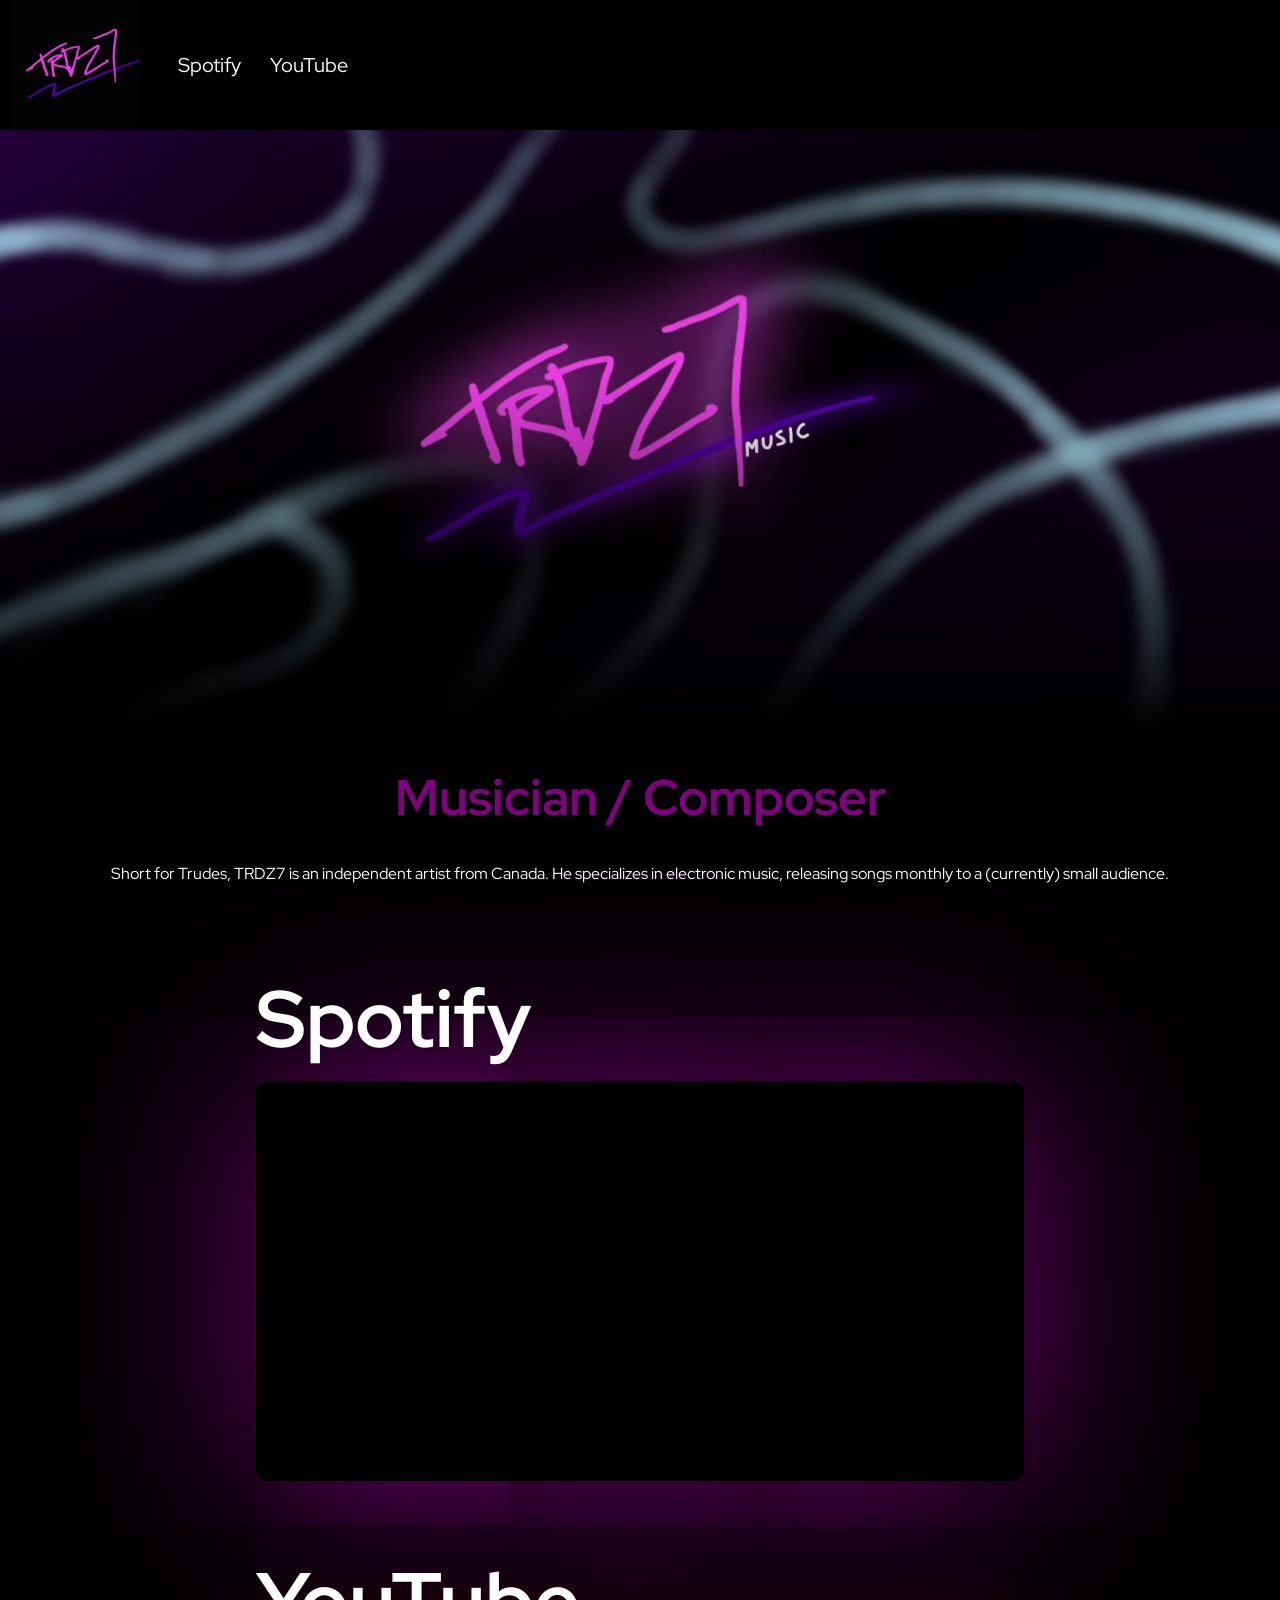
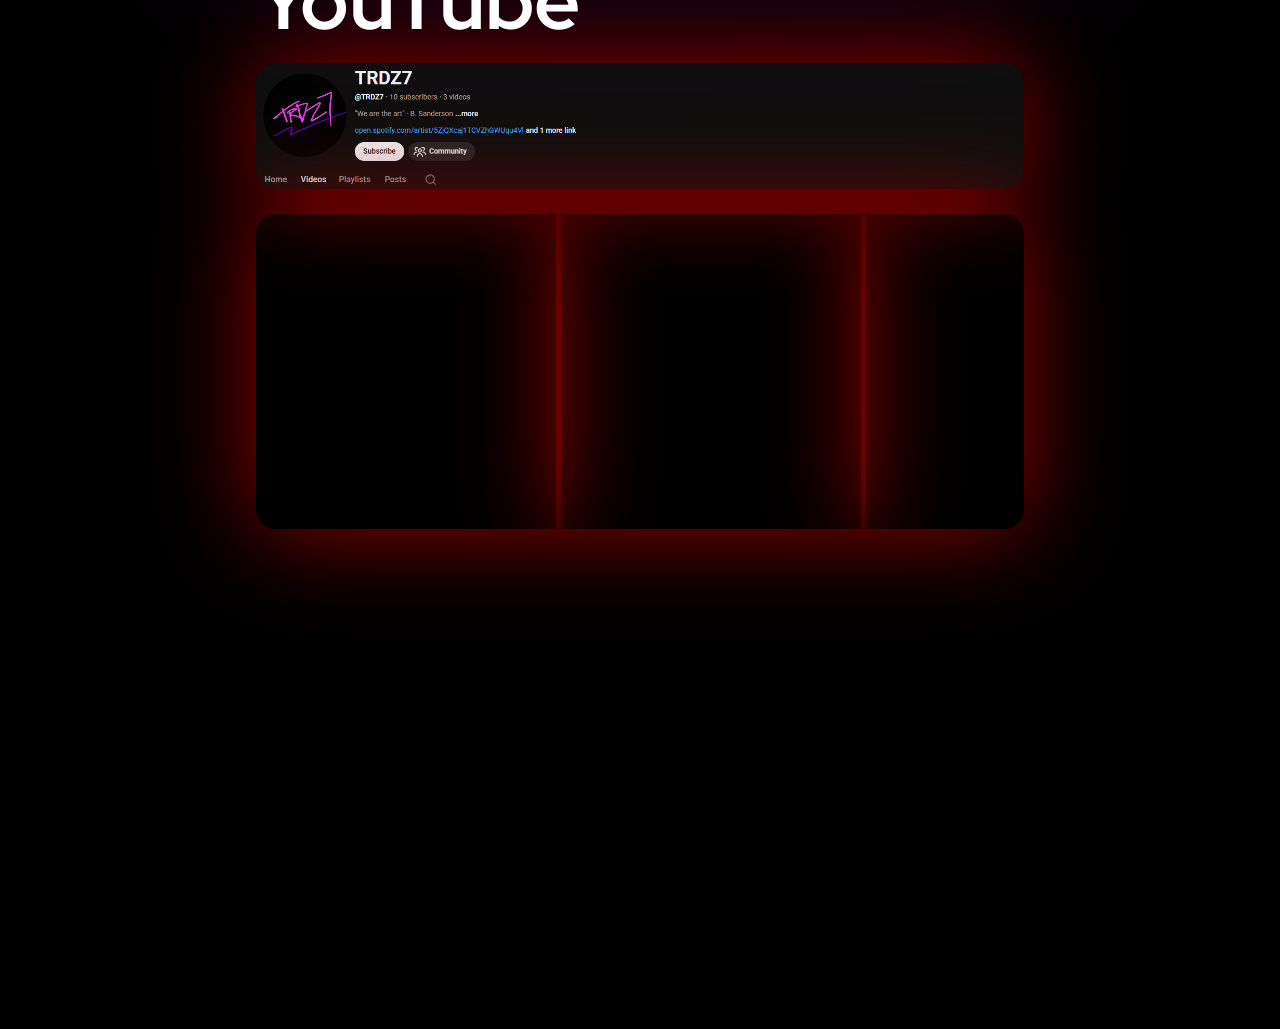
==== index.html @ 4448fd15 "Add files via upload" ====
<!DOCTYPE html>

<head>
	<title>TRDZ7 Music</title>
	<link rel="icon" type="image/jpg" href="favicon.jpg">
	<link rel="stylesheet" href="styles.css">

	<link rel="preconnect" href="https://fonts.googleapis.com">
	<link rel="preconnect" href="https://fonts.gstatic.com" crossorigin>
	<link href="https://fonts.googleapis.com/css2?family=Red+Hat+Display:ital,wght@0,300..900;1,300..900&display=swap" rel="stylesheet">
</head>

<header>
	<nav>
		<img src="favicon.jpg" id="navimage">
		<div class="links">
			<a href="#Spotify-section">Spotify</a>
			<a href="#YouTube-section">YouTube</a>
		</div>
	</nav>
</header>

<body>
	<div class="h-image-container">
		<img src="WhatsApp Image 2025-10-15 at 16.06.20.jpg">
	</div>
	<h1 id="Desc1"><b>Musician / Composer</b></h1>
	<p id="Desc2">
		Short for Trudes, TRDZ7 is an independent artist from Canada. He specializes in electronic music, releasing songs monthly to a (currently) small audience.  
	</p>

	<section class="Spotify-section" id="Spotify-section">
		<div class="Spotify">
			<h2>Spotify</h2>
			<iframe data-testid="embed-iframe" style="border-radius:12px" src="https://open.spotify.com/embed/artist/5ZjQXcaj1TCVZhGWUqu4Vl?utm_source=generator" width="60%" height="400" frameBorder="0" allowfullscreen="" allow="autoplay; clipboard-write; encrypted-media; fullscreen; picture-in-picture" loading="lazy"></iframe>
		</div>
	</section>

	<section class="YouTube-section" id="YouTube-section">
		<div class="YouTube">
			<h2>YouTube</h2>
			<a href="https://youtube.com/@TRDZ7">
				<img src="Screenshot 2026-03-08 115113.png" >
			</a>

			<section class="Videos">
				<iframe id="ytiframe1" height="315" src="https://www.youtube.com/embed/391mZtQwIkU?si=nep7-VAOSgAdj1ZX" title="YouTube video player" frameborder="0" allow="accelerometer; autoplay; clipboard-write; encrypted-media; gyroscope; picture-in-picture; web-share" referrerpolicy="strict-origin-when-cross-origin" allowfullscreen></iframe>
				<iframe id="ytiframe2" height="315" src="https://www.youtube.com/embed/qSqDNeqdq3A?si=OnRziIXJjwLmCU13" title="YouTube video player" frameborder="0" allow="accelerometer; autoplay; clipboard-write; encrypted-media; gyroscope; picture-in-picture; web-share" referrerpolicy="strict-origin-when-cross-origin" allowfullscreen></iframe>
				<iframe id="ytiframe3" height="315" src="https://www.youtube.com/embed/IltIt0QHzwI?si=ziEnVGoQRaRyZ6Zz&amp;controls=0" title="YouTube video player" frameborder="0" allow="accelerometer; autoplay; clipboard-write; encrypted-media; gyroscope; picture-in-picture; web-share" referrerpolicy="strict-origin-when-cross-origin" allowfullscreen></iframe>
			</section>
		</div>
	</section>
	
</body>

</html>
---- styles.css ----
html{
	scroll-behavior: smooth;
}

header{

	position: sticky;
	top: 0;
	z-index: 1000;

}

nav{
	padding: 0px;
	display: flex;
	align-items: center;
	z-index: 1000;
	background: black;

	#navimage{
		width: 130px;
		height: 130px;
		margin-left: 10px;
	}
	.links{
		display: flex;
		gap: 20%;
		margin-left: 3%;
	}
	a{
		color: white;
		font-size: 20px;
		text-decoration: none;
	}
}

h1{
	font-size: 50px;
	color: purple;
}

body{
	background-color: black;
	margin: 0px;
	font-family: "Red Hat Display", sans-serif;

	.Spotify{
		display: flex;
		flex-direction: column;
		iframe{;
			box-shadow: 0px 0px 200px purple;
			margin-left: 20%;
			z-index: 1;
		}
		h2{
			font-size: 80px;
			color: white;
			margin-left: 20%;
			margin-bottom: 10px;
			z-index: 2;
		}
	}
	.YouTube{
		display: flex;
		flex-direction: column;
		h2{
			font-size: 80px;
			color: white;
			margin-left: 20%;
			margin-bottom: 10px;
			z-index: 2;
		}
		img{
			width: 60%;
			margin-left: 20%;
			margin-bottom: 20px;
			box-shadow: 0px 0px 100px rgba(150, 0, 0, 50);
			border-radius: 20px;
			overflow: hidden;
		}
		.Videos{
			Margin-left: 20%;
			Margin-bottom: 500px;
			border-radius: 20px;
			overflow: hidden;
			width: 60%;

			display: flex;
			gap: 5px;

			box-shadow: 0px 0px 100px rgba(150, 0, 0, 50);

			iframe{
				flex: 1;
				box-shadow: 0px 0px 100px rgba(150, 0, 0, 50);
			}
			#ytiframe1{
				z-index: 1;
			}
			#ytiframe2{
				z-index: 3;
			}
			#ytiframe3{
				z-index: 2;
			}
		}
	}
	
}

#Desc1{
	color: purple;
	text-align: center;
}
#Desc2{
	color: white;
	text-align: center;
}

.h-image-container{
	position: relative;
	width: 100%;
	height: 600px;
}

.h-image-container img{
	width: 100%;
	display: block;
	height: 600px;
	object-fit: cover;
}

.h-image-container::after{
	content: "";
	position: absolute;
	bottom: 0;
	width: 100%;
	height: 350px;

	background: linear-gradient(
		to bottom,
		rgba(0, 0, 0, 0),
		rgba(0, 0, 0, 1));
}

.red-hat-display-font {
	font-family: "Red Hat Display", sans-serif;
	font-optical-sizing: auto;
	font-weight: 500;
	font-style: normal;
}
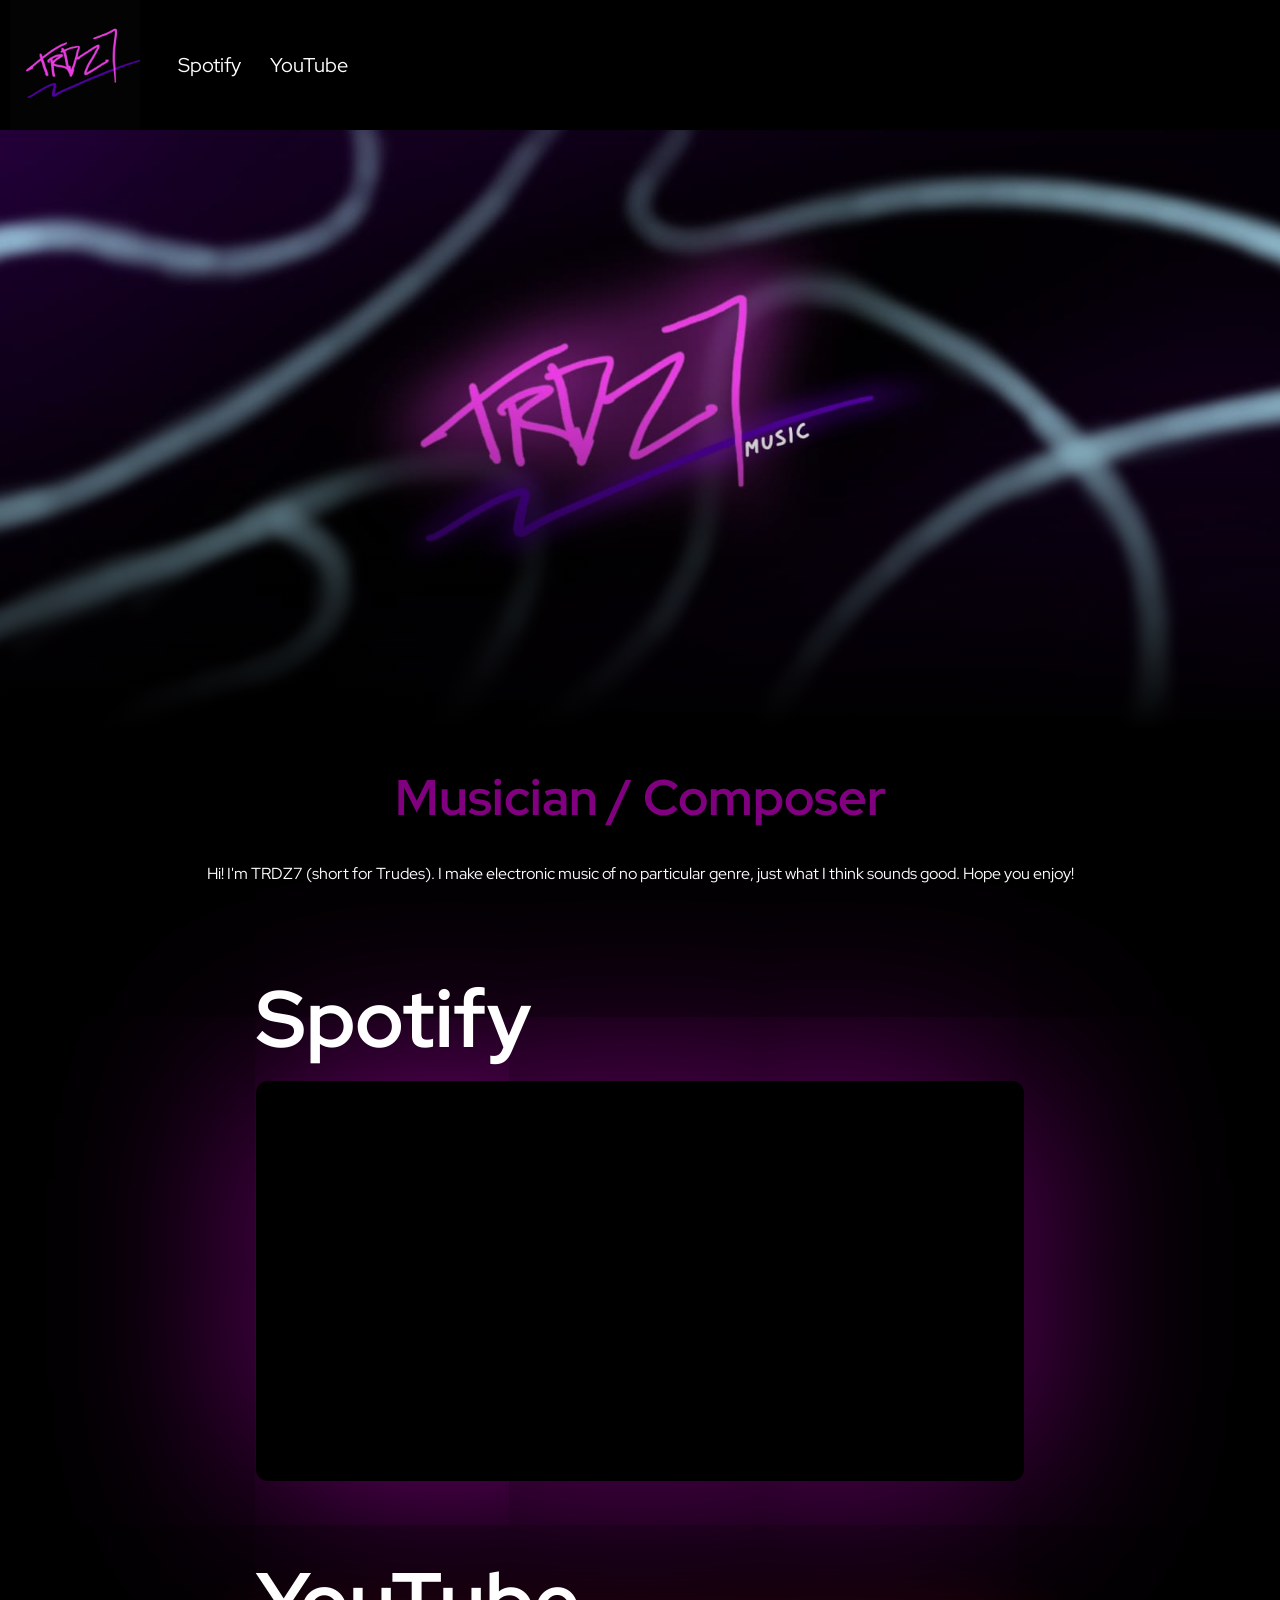
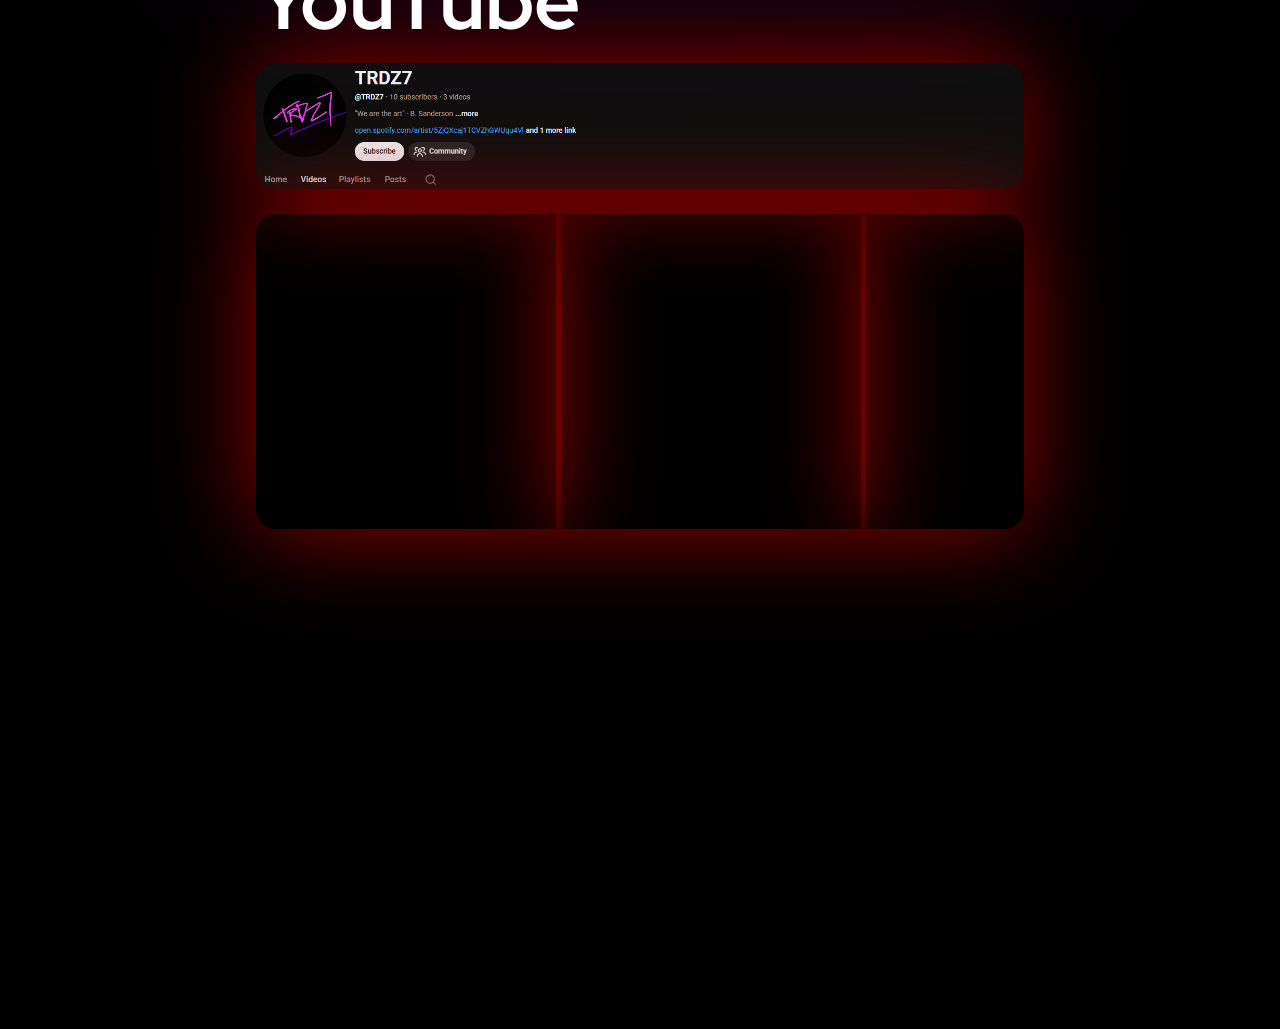
==== commit 8bc1a1a0: "Revise musician bio and clean up HTML structure Updated musician description and fixed HTML formatti" ====
--- a/index.html
+++ b/index.html
@@ -26,7 +26,7 @@
 	</div>
 	<h1 id="Desc1"><b>Musician / Composer</b></h1>
 	<p id="Desc2">
-		Short for Trudes, TRDZ7 is an independent artist from Canada. He specializes in electronic music, releasing songs monthly to a (currently) small audience.  
+		Hi! I'm TRDZ7 (short for Trudes). I make electronic music of no particular genre, just what I think sounds good. Hope you enjoy!  
 	</p>
 
 	<section class="Spotify-section" id="Spotify-section">
@@ -53,4 +53,4 @@
 	
 </body>
 
-</html>+</html>
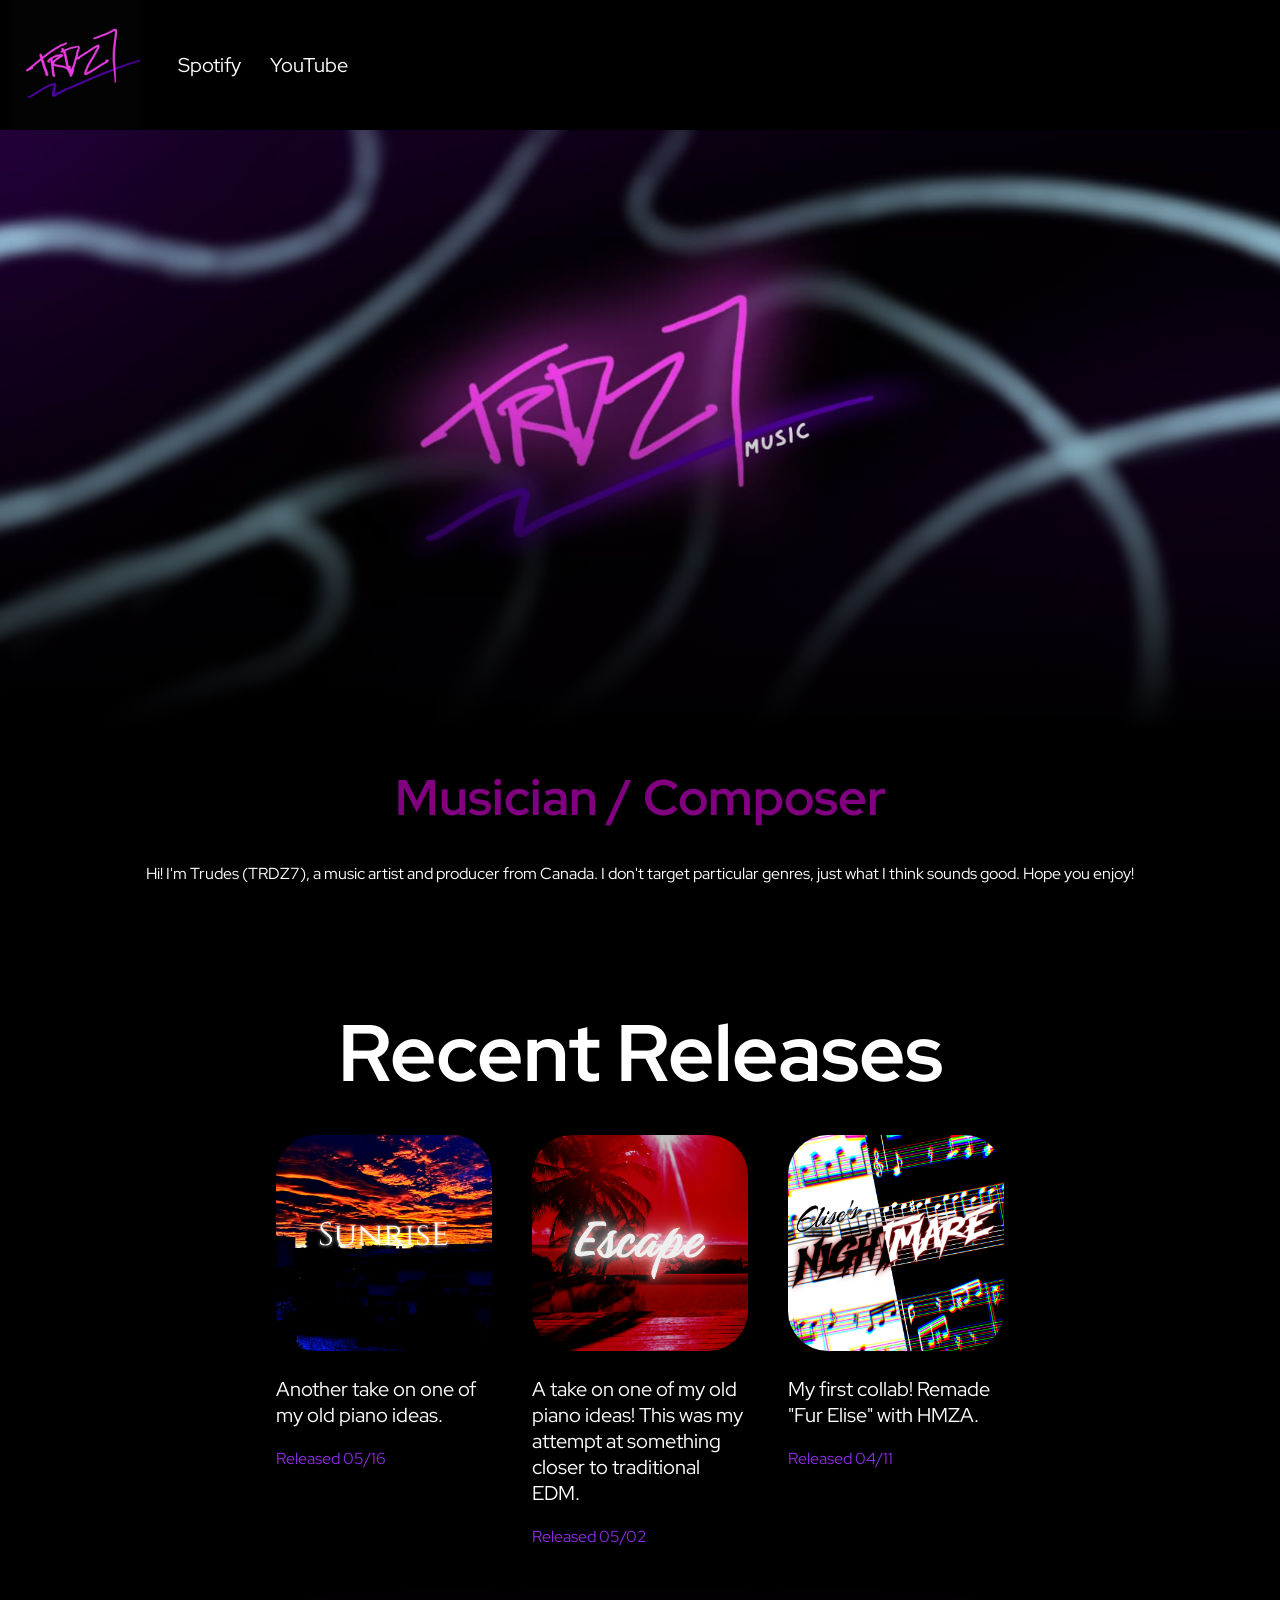
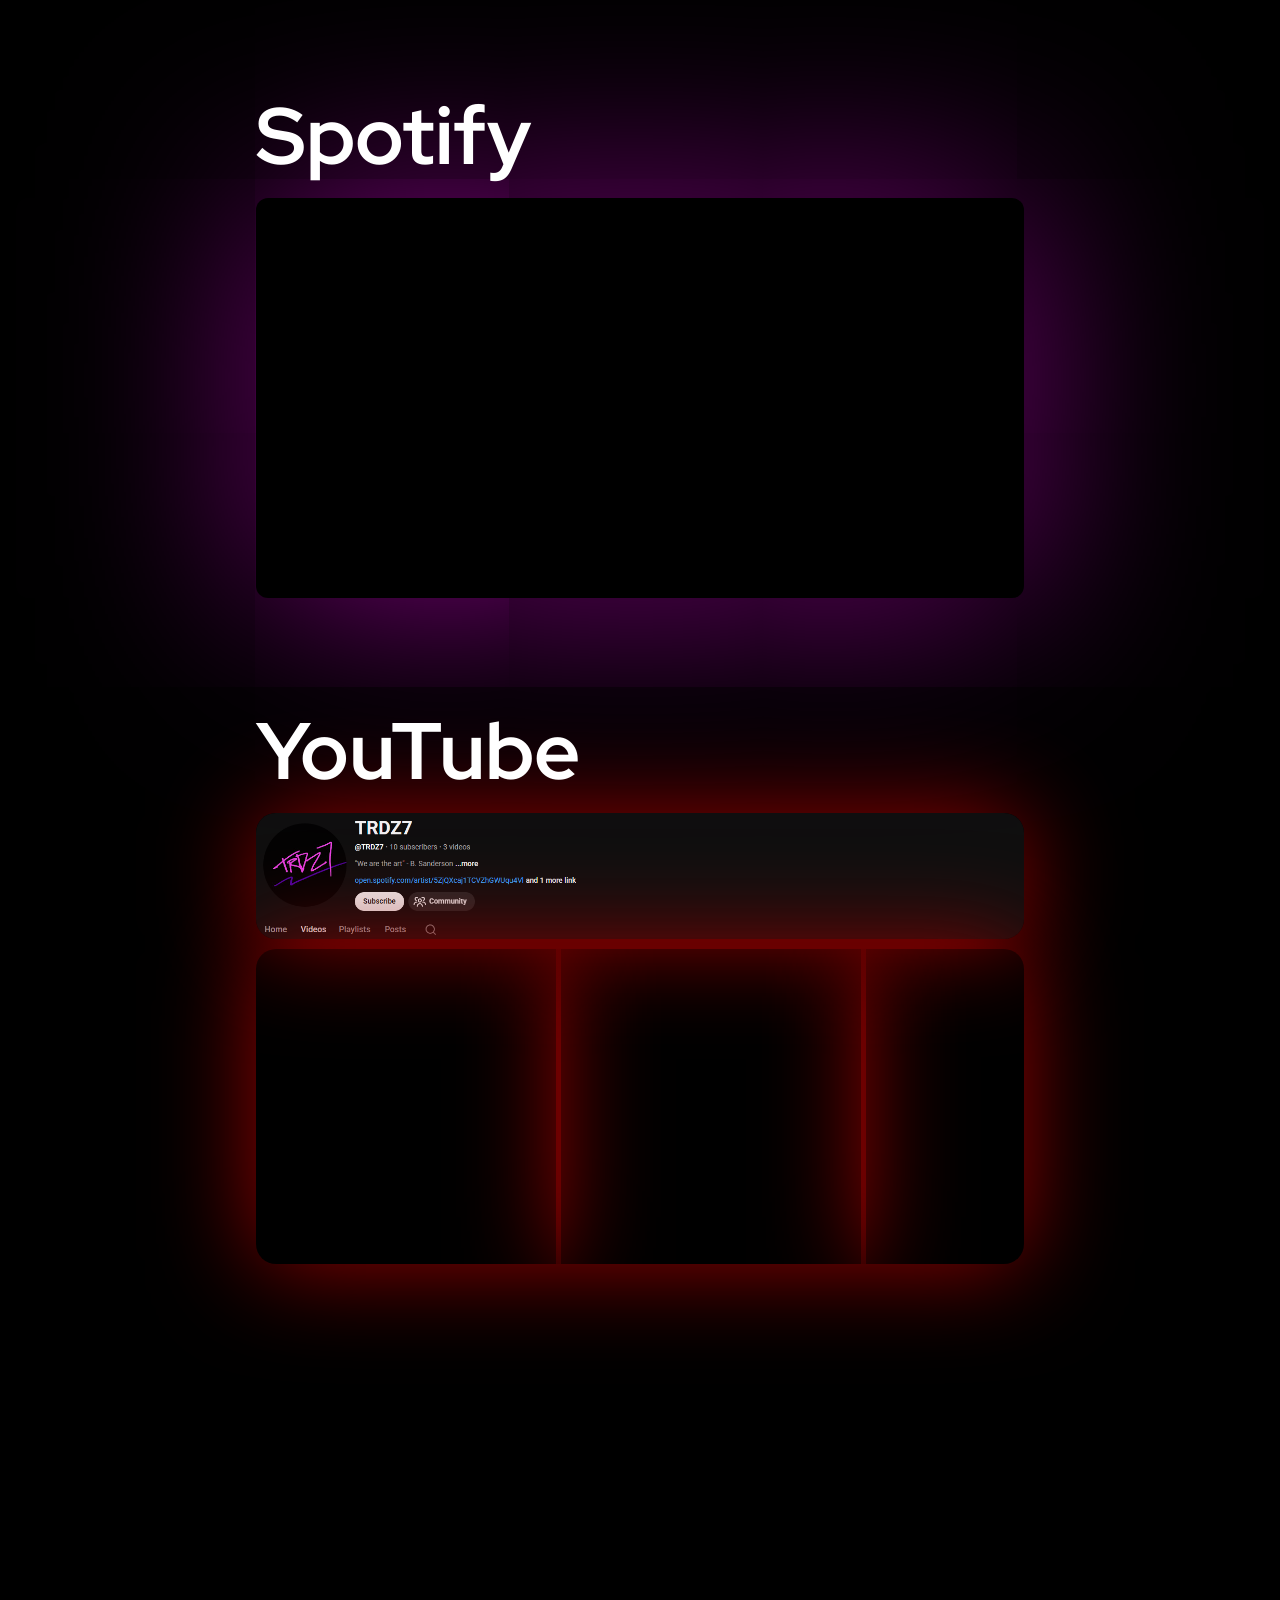
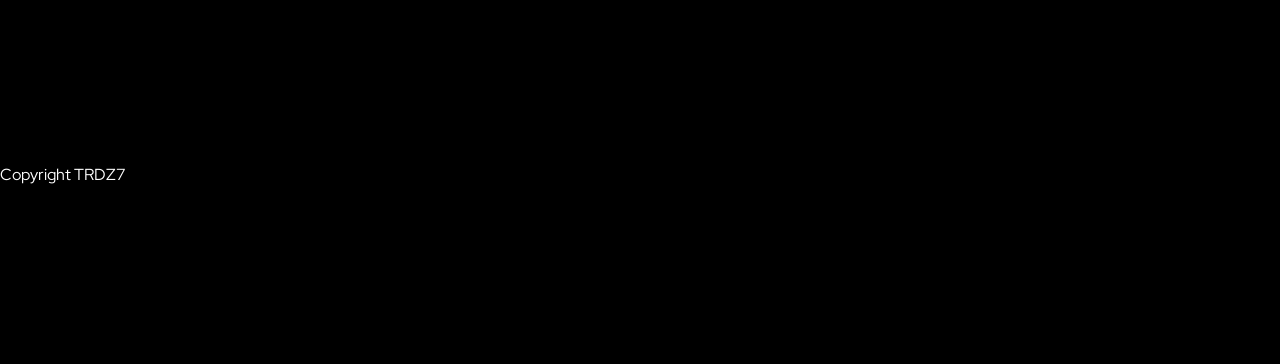
==== commit f43a5281: "Add files via upload" ====
--- a/index.html
+++ b/index.html
@@ -26,8 +26,30 @@
 	</div>
 	<h1 id="Desc1"><b>Musician / Composer</b></h1>
 	<p id="Desc2">
-		Hi! I'm TRDZ7 (short for Trudes). I make electronic music of no particular genre, just what I think sounds good. Hope you enjoy!  
+		Hi! I'm Trudes (TRDZ7), a music artist and producer from Canada. I don't target particular genres, just what I think sounds good. Hope you enjoy!
 	</p>
+
+	<section class="release-section" id="release-section">
+		<div class="releases">
+			<h2>Recent Releases</h2>
+			<div id="releases-1">
+				<div id="release-1">
+					<img src="Sunrise1-1.png">
+					<p id=r1desc0>Another take on one of my old piano ideas. </p>
+					<p id=r1desc1>Released 05/16</p>
+				</div>
+				<div id="release-2">
+					<img src="Escape1-1.png">
+					<p id=r2desc0>A take on one of my old piano ideas! This was my attempt at something closer to traditional EDM. </p>
+					<p id=r2desc1>Released 05/02</p>
+				</div>
+				<div id="release-3">
+					<img src="ElisesNightmare1-1.png">
+					<p id=r3desc0>My first collab! Remade "Fur Elise" with HMZA. </p>
+					<p id=r3desc1>Released 04/11</p>
+				</div>
+			</div>
+	</section>
 
 	<section class="Spotify-section" id="Spotify-section">
 		<div class="Spotify">
@@ -44,13 +66,16 @@
 			</a>
 
 			<section class="Videos">
-				<iframe id="ytiframe1" height="315" src="https://www.youtube.com/embed/391mZtQwIkU?si=nep7-VAOSgAdj1ZX" title="YouTube video player" frameborder="0" allow="accelerometer; autoplay; clipboard-write; encrypted-media; gyroscope; picture-in-picture; web-share" referrerpolicy="strict-origin-when-cross-origin" allowfullscreen></iframe>
-				<iframe id="ytiframe2" height="315" src="https://www.youtube.com/embed/qSqDNeqdq3A?si=OnRziIXJjwLmCU13" title="YouTube video player" frameborder="0" allow="accelerometer; autoplay; clipboard-write; encrypted-media; gyroscope; picture-in-picture; web-share" referrerpolicy="strict-origin-when-cross-origin" allowfullscreen></iframe>
+				<iframe id="ytiframe1" height="315" src="https://www.youtube.com/embed/WW7R3R9A-WY?si=tNtN7C8W7lqPvYo7" title="YouTube video player" frameborder="0" allow="accelerometer; autoplay; clipboard-write; encrypted-media; gyroscope; picture-in-picture; web-share" referrerpolicy="strict-origin-when-cross-origin" allowfullscreen></iframe>
+				<iframe id="ytiframe2" height="315" src="https://www.youtube.com/embed/koN2__eYuHs?si=IfzlktAmYdT3FU0D" title="YouTube video player" frameborder="0" allow="accelerometer; autoplay; clipboard-write; encrypted-media; gyroscope; picture-in-picture; web-share" referrerpolicy="strict-origin-when-cross-origin" allowfullscreen></iframe>
 				<iframe id="ytiframe3" height="315" src="https://www.youtube.com/embed/IltIt0QHzwI?si=ziEnVGoQRaRyZ6Zz&amp;controls=0" title="YouTube video player" frameborder="0" allow="accelerometer; autoplay; clipboard-write; encrypted-media; gyroscope; picture-in-picture; web-share" referrerpolicy="strict-origin-when-cross-origin" allowfullscreen></iframe>
 			</section>
 		</div>
 	</section>
+
+
+<footer>Copyright TRDZ7</footer>
 	
 </body>
 
-</html>
+</html>
--- a/styles.css
+++ b/styles.css
@@ -1,3 +1,7 @@
+* {
+	box-sizing: border-box;
+}
+
 html{
 	scroll-behavior: smooth;
 }
@@ -44,6 +48,79 @@
 	margin: 0px;
 	font-family: "Red Hat Display", sans-serif;
 
+
+/*RELEASES*/
+	.releases{
+		display: flex;
+		flex-direction: column;
+		align-items: center;
+		margin: 0 auto;
+		width: 60%;
+		h2{
+			font-size: 80px;
+			color: white;
+			margin-bottom: 10px;
+			margin-top: 100px;
+		}
+		#releases-1{
+			display: flex;
+			flex-direction: row;
+			width: 100%;
+			#release-1{
+				padding: 20px;
+				align-items: center;
+
+				img{
+					border-radius: 40px;
+					width: 100%;
+					min-width: 0;
+				}
+				#r1desc0{
+					color: white;
+					font-size: 20px;
+				}
+				#r1desc1{
+					color: blueviolet;
+				}	
+			}
+			#release-2{
+				padding: 20px;
+				align-items: center;
+				img{
+					border-radius: 40px;
+					width: 100%;
+					min-width: 0;
+				}
+				#r2desc0{
+					color: white;
+					font-size: 20px;
+				}
+				#r2desc1{
+					color: blueviolet;
+				}	
+			}
+			#release-3{
+				padding: 20px;
+				align-items: center;
+				img{
+					border-radius: 40px;
+					width: 100%;
+					min-width: 0;
+				}
+				#r3desc0{
+					color: white;
+					font-size: 20px;
+				}
+				#r3desc1{
+					color: blueviolet;
+				}	
+			}
+			#release-1,#release-2,#release-3{
+				flex: 1;
+			}
+		}
+	}
+
 	.Spotify{
 		display: flex;
 		flex-direction: column;
@@ -58,6 +135,7 @@
 			margin-left: 20%;
 			margin-bottom: 10px;
 			z-index: 2;
+			margin-top: 100px;
 		}
 	}
 	.YouTube{
@@ -69,14 +147,16 @@
 			margin-left: 20%;
 			margin-bottom: 10px;
 			z-index: 2;
+			margin-top: 100px;
 		}
 		img{
 			width: 60%;
 			margin-left: 20%;
-			margin-bottom: 20px;
+			margin-bottom: 5px;
 			box-shadow: 0px 0px 100px rgba(150, 0, 0, 50);
 			border-radius: 20px;
 			overflow: hidden;
+			z-index: 5;
 		}
 		.Videos{
 			Margin-left: 20%;
@@ -149,3 +229,8 @@
 	font-weight: 500;
 	font-style: normal;
 }
+
+footer{
+	height: 200px;
+	color: white;
+}
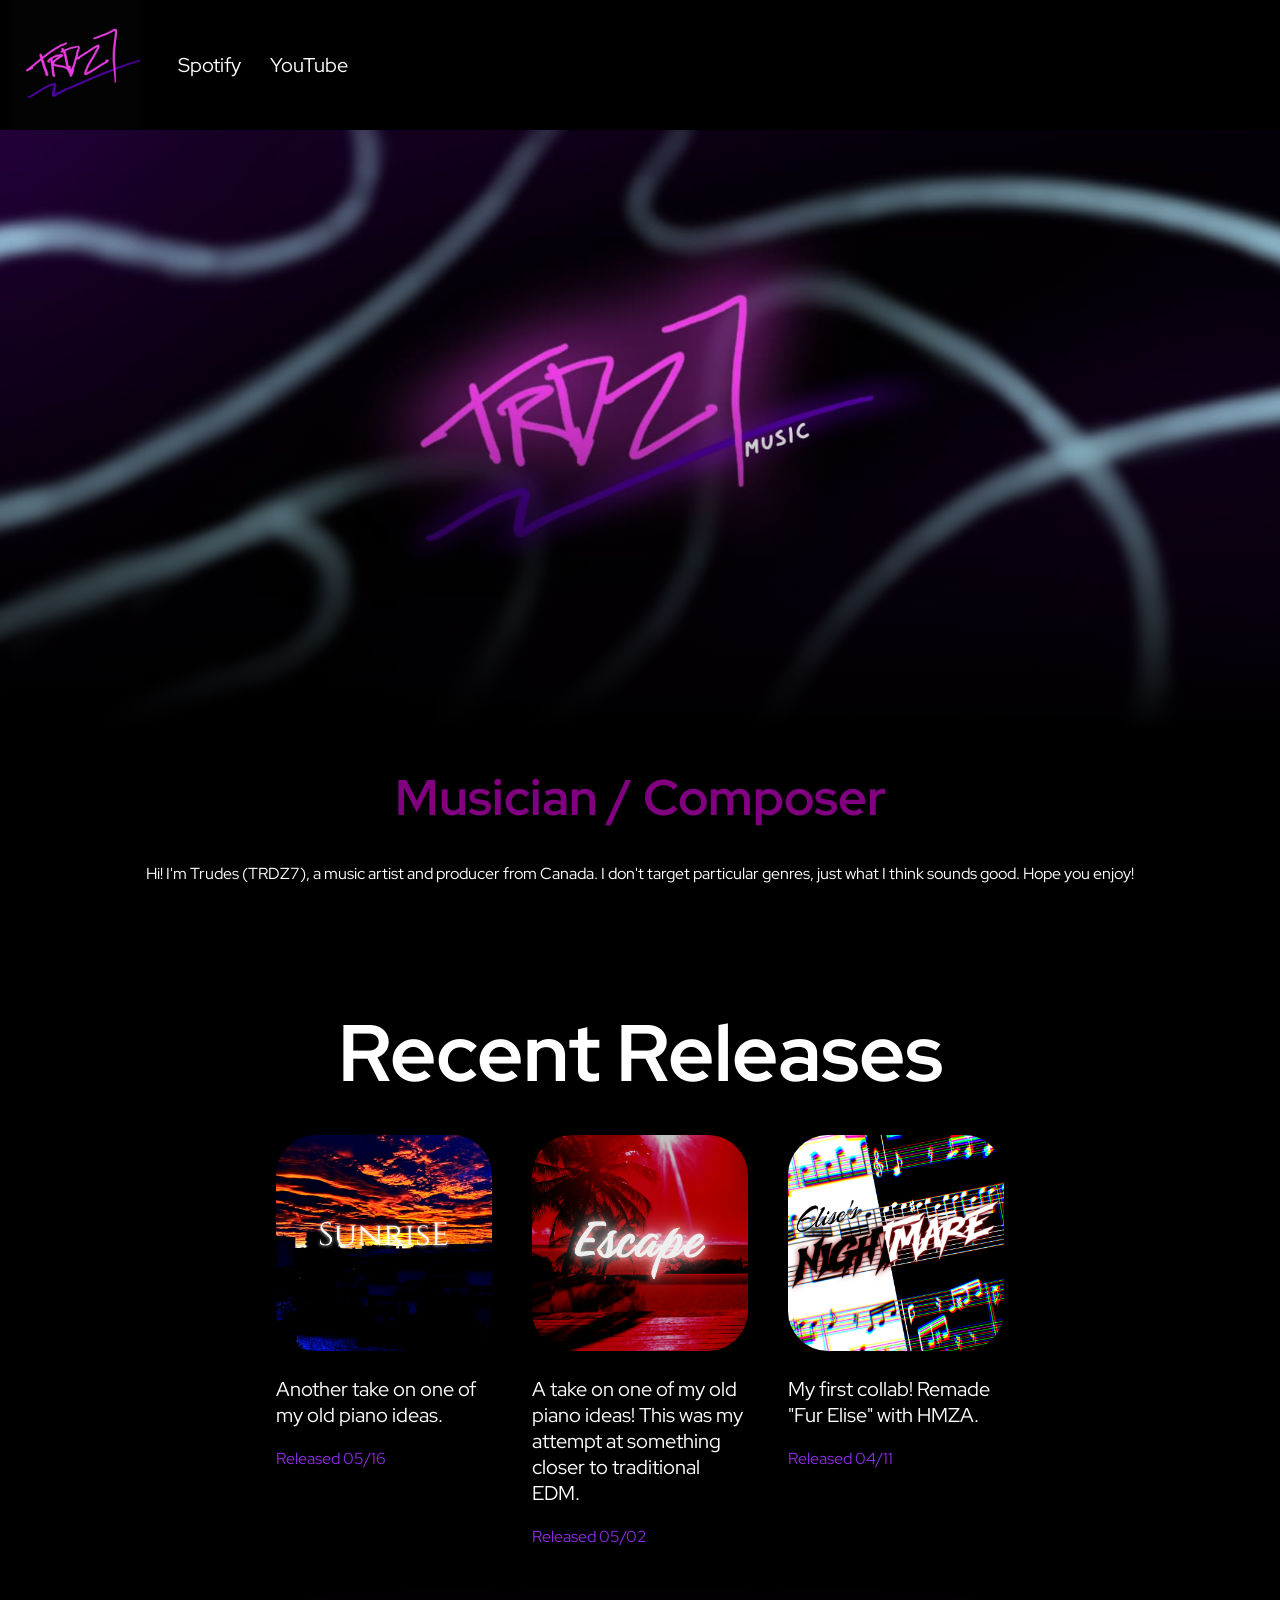
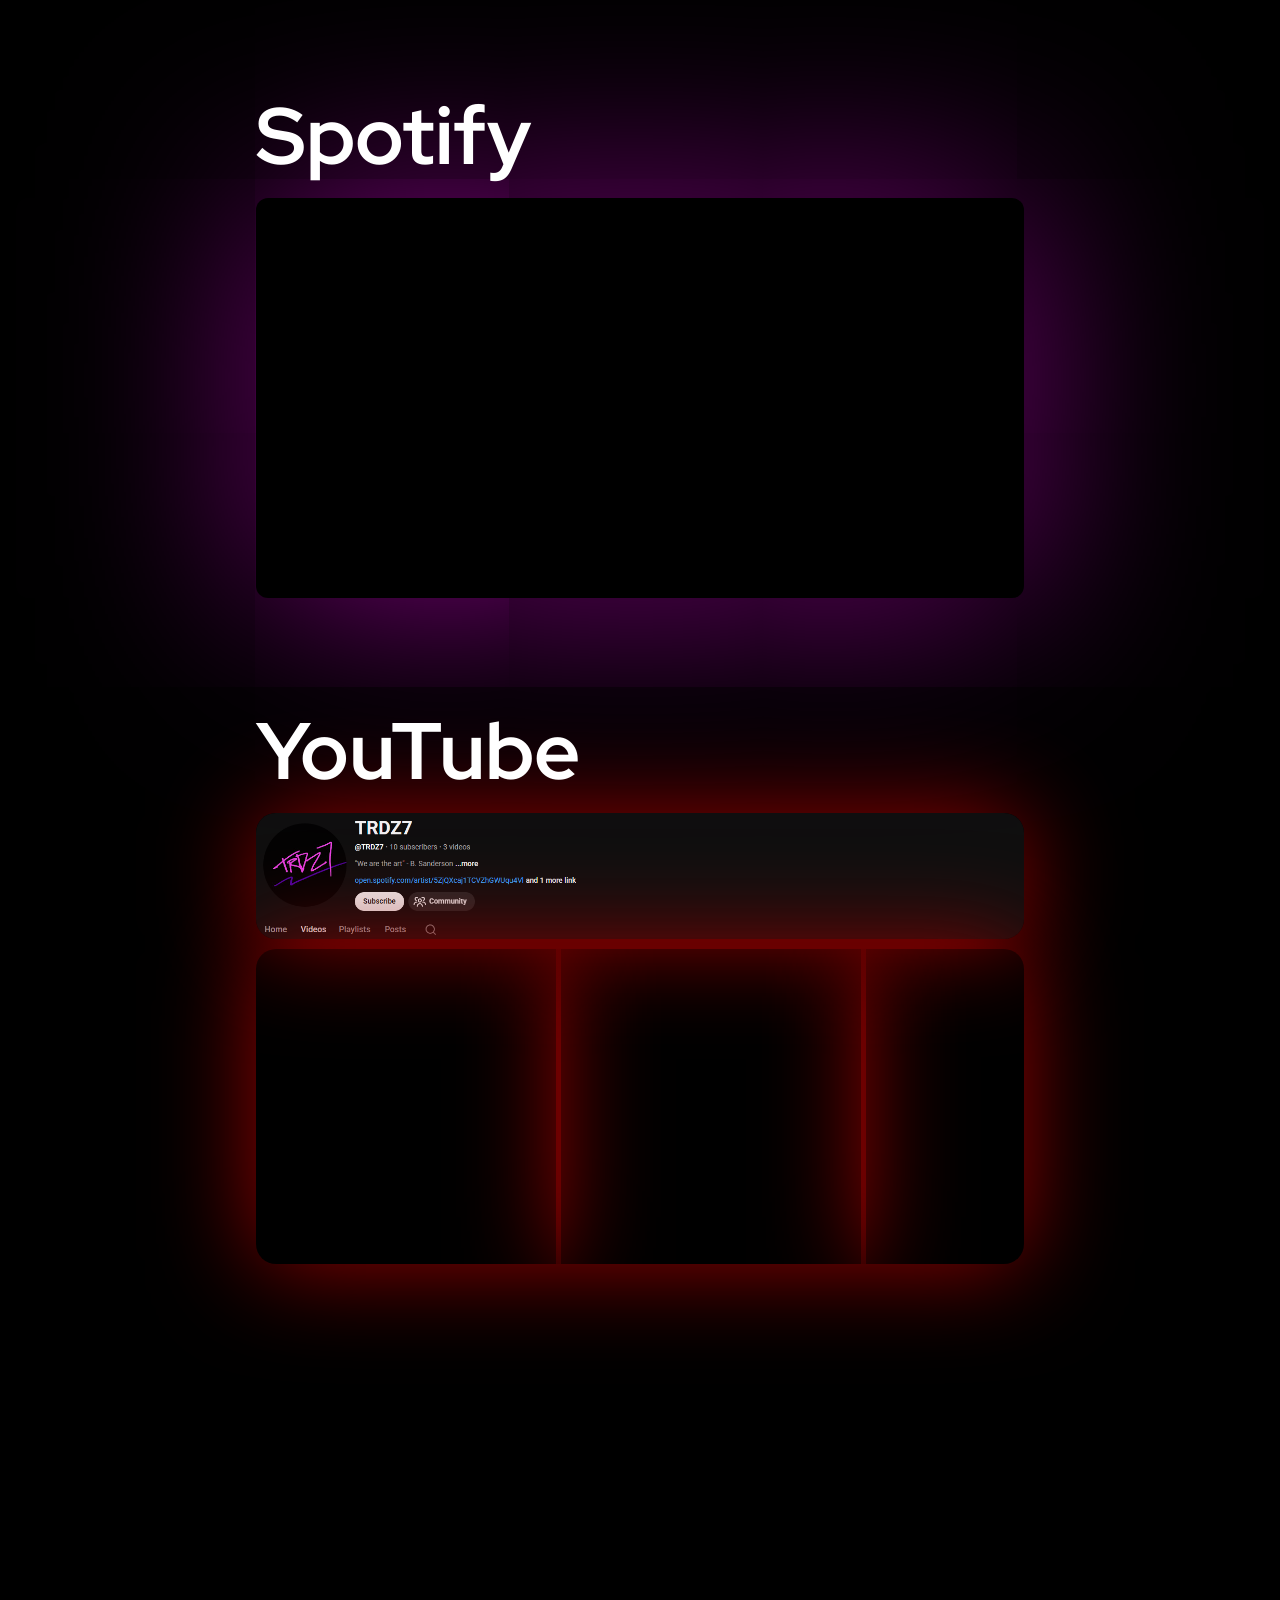
==== commit 163c2e94: "Revise index.html for TRDZ7 Music site Updated the HTML structure and content for the TRDZ7 Music we" ====
--- a/index.html
+++ b/index.html
@@ -74,8 +74,8 @@
 	</section>
 
 
-<footer>Copyright TRDZ7</footer>
+<footer></footer>
 	
 </body>
 
-</html>+</html>
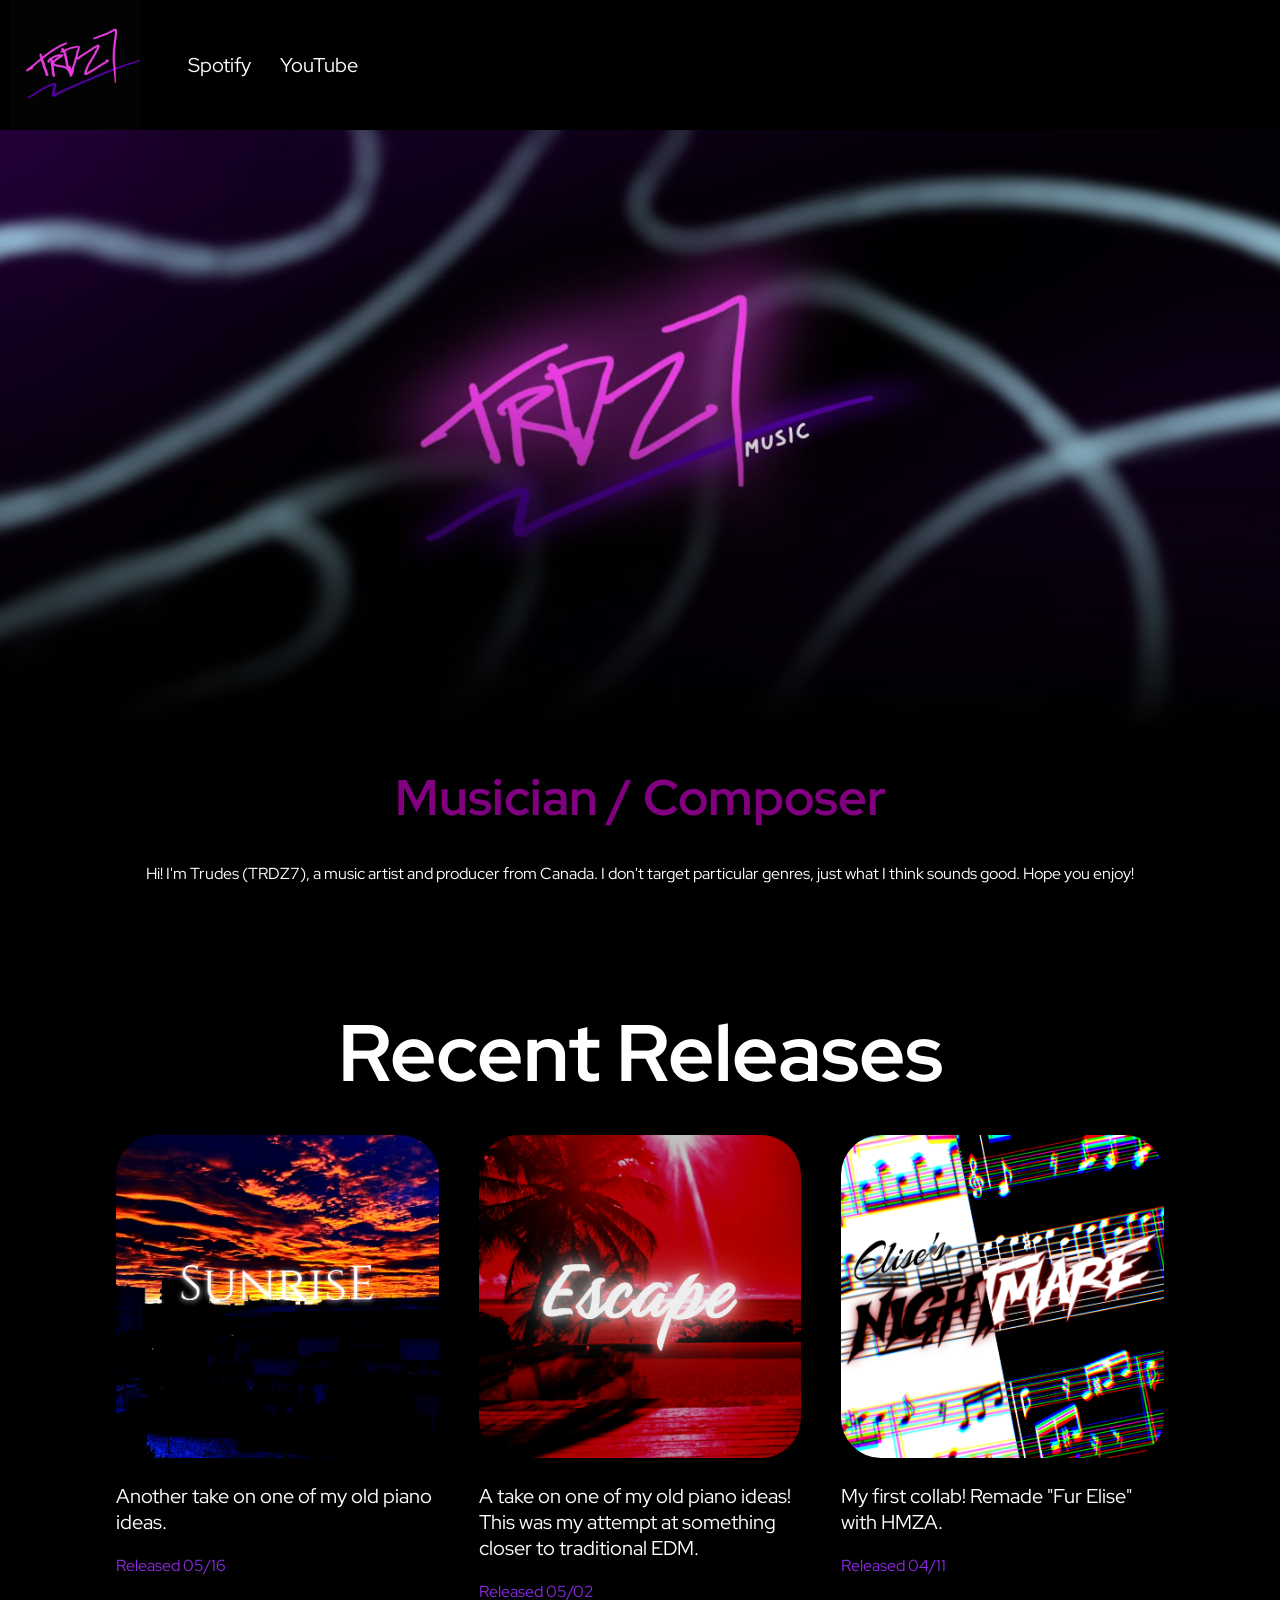
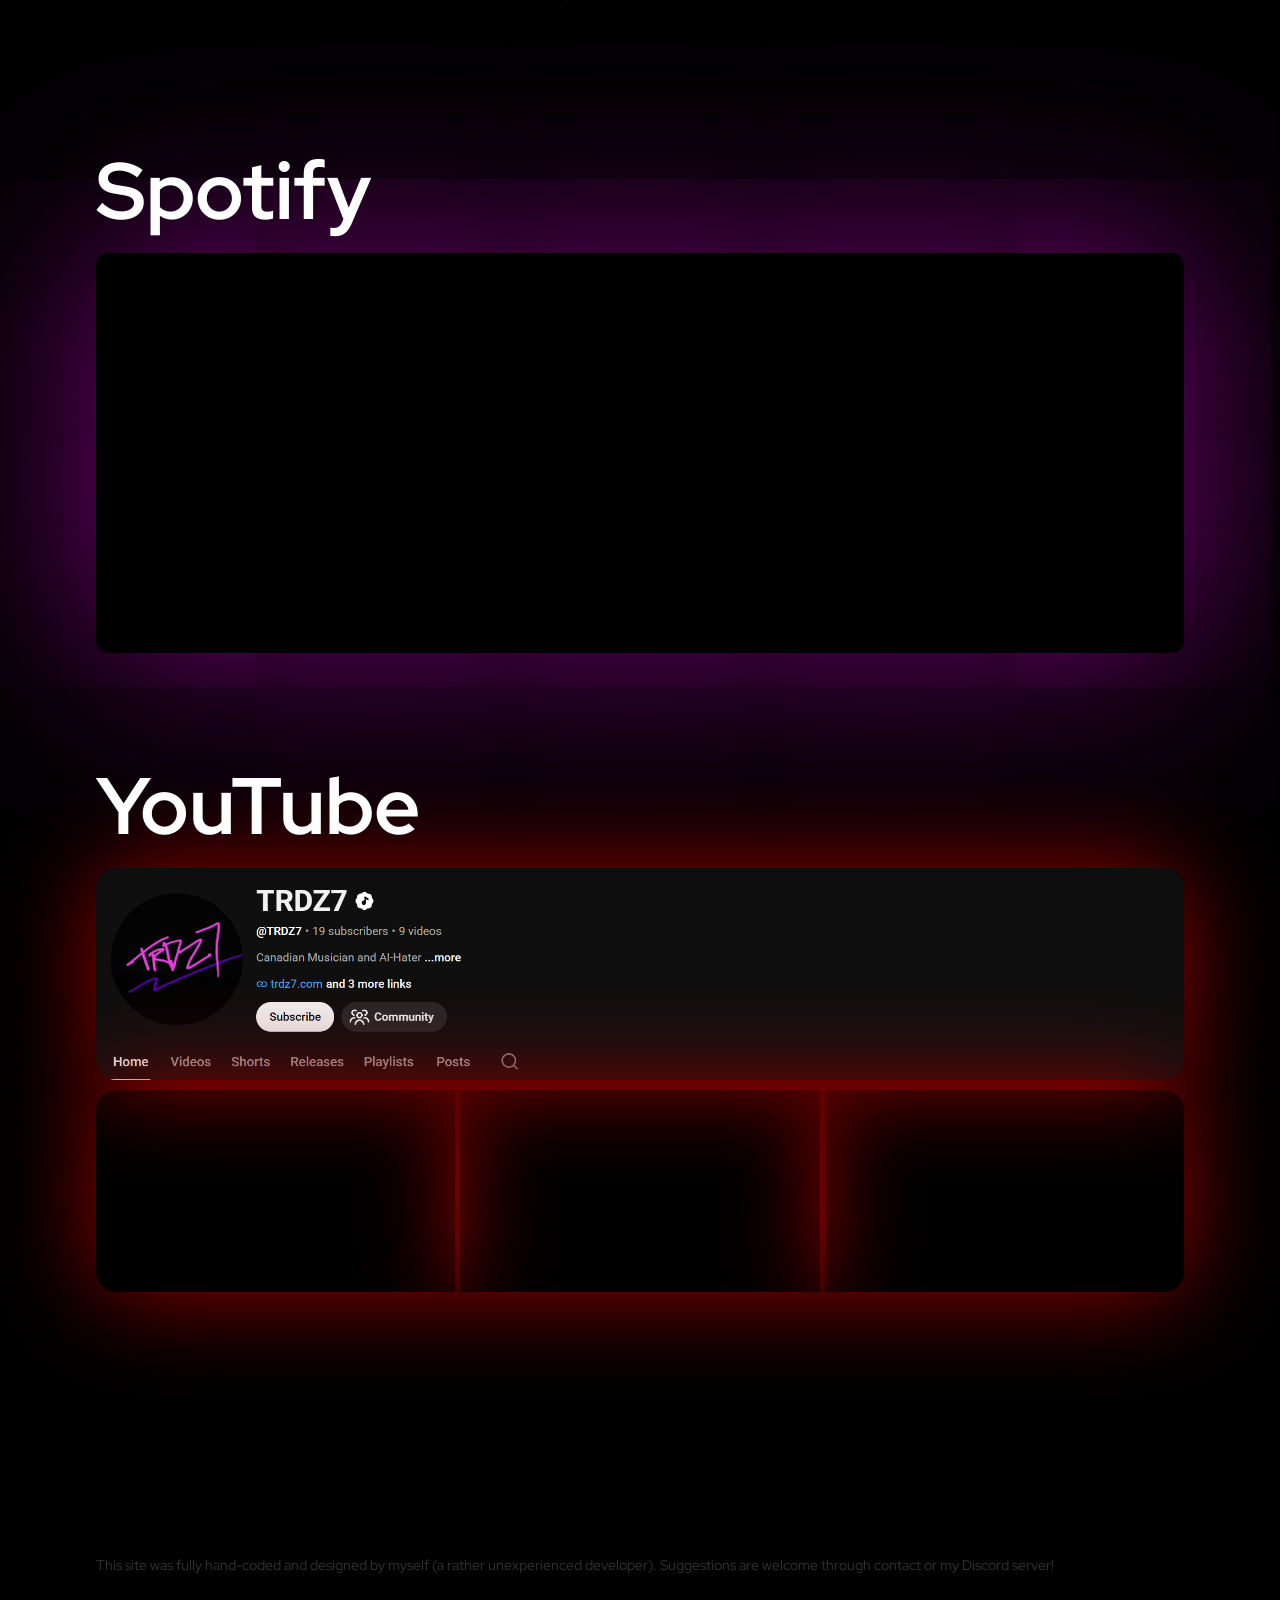
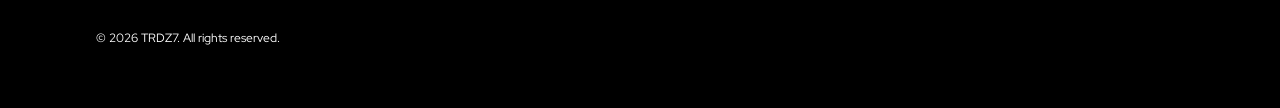
==== commit fc3ef1bf: "Major bug fixes Fixed mobile support (text sizing, margins) and added footer. Replaced YouTube image" ====
--- a/index.html
+++ b/index.html
@@ -28,54 +28,57 @@
 	<p id="Desc2">
 		Hi! I'm Trudes (TRDZ7), a music artist and producer from Canada. I don't target particular genres, just what I think sounds good. Hope you enjoy!
 	</p>
+	<div class="bodycontent">
+		<section class="release-section" id="release-section">
+			<div class="releases">
+				<h2>Recent Releases</h2>
+				<div id="releases-1">
+					<div id="release-1" class="rgroup1">
+						<img src="Sunrise1-1.png">
+						<p id="r1desc0" class="rgroup1desc0">Another take on one of my old piano ideas. </p>
+						<p id="r1desc1" class="rgroup1desc1">Released 05/16</p>
+					</div>
+					<div id="release-2" class="rgroup1">
+						<img src="Escape1-1.png">
+						<p id="r2desc0" class="rgroup1desc0">A take on one of my old piano ideas! This was my attempt at 	something closer to traditional EDM. </p>
+						<p id="r2desc1" class="rgroup1desc1">Released 05/02</p>
+					</div>
+					<div id="release-3" class="rgroup1">
+						<img src="ElisesNightmare1-1.png">
+						<p id="r3desc0" class="rgroup1desc0">My first collab! Remade "Fur Elise" with HMZA. </p>
+						<p id="r3desc1" class="rgroup1desc1">Released 04/11</p>
+					</div>
+				</div>
+		</section>
+	
+		<section class="Spotify-section" id="Spotify-section">
+			<div class="Spotify">
+				<h2>Spotify</h2>
+				<iframe data-testid="embed-iframe" style="border-radius:12px" src="https://open.spotify.com/embed/artist/	5ZjQXcaj1TCVZhGWUqu4Vl?utm_source=generator" width="100%" height="400" frameBorder="0" allowfullscreen="" allow=	"autoplay; clipboard-write; encrypted-media; fullscreen; picture-in-picture" loading="lazy"></iframe>
+			</div>
+		</section>
+	
+		<section class="YouTube-section" id="YouTube-section">
+			<div class="YouTube">
+				<h2>YouTube</h2>
+				<a href="https://youtube.com/@TRDZ7">
+					<img src="Screenshot 2026-05-15 112423.png" >
+				</a>
+	
+				<section class="Videos">
+					<iframe id="ytiframe1" height="315" src="https://www.youtube.com/embed/WW7R3R9A-WY?si=tNtN7C8W7lqPvYo7" 	title="YouTube video player" frameborder="0" allow="accelerometer; autoplay; clipboard-write; 	encrypted-media; gyroscope; picture-in-picture; web-share" referrerpolicy="strict-origin-when-cross-origin" 	allowfullscreen></iframe>
+					<iframe id="ytiframe2" height="315" src="https://www.youtube.com/embed/koN2__eYuHs?si=IfzlktAmYdT3FU0D" 	title="YouTube video player" frameborder="0" allow="accelerometer; autoplay; clipboard-write; 	encrypted-media; gyroscope; picture-in-picture; web-share" referrerpolicy="strict-origin-when-cross-origin" 	allowfullscreen></iframe>
+					<iframe id="ytiframe3" height="315" src="https://www.youtube.com/embed/IltIt0QHzwI?si=ziEnVGoQRaRyZ6Zz&amp;	controls=0" title="YouTube video player" frameborder="0" allow="accelerometer; autoplay; clipboard-write; 	encrypted-media; gyroscope; picture-in-picture; web-share" referrerpolicy="strict-origin-when-cross-origin" 	allowfullscreen></iframe>
+				</section>
+			</div>
+		</section>
+		<p id="bottomtext">This site was fully hand-coded and designed by myself (a rather unexperienced developer). Suggestions are welcome through contact or my Discord server!</p>
 
-	<section class="release-section" id="release-section">
-		<div class="releases">
-			<h2>Recent Releases</h2>
-			<div id="releases-1">
-				<div id="release-1">
-					<img src="Sunrise1-1.png">
-					<p id=r1desc0>Another take on one of my old piano ideas. </p>
-					<p id=r1desc1>Released 05/16</p>
-				</div>
-				<div id="release-2">
-					<img src="Escape1-1.png">
-					<p id=r2desc0>A take on one of my old piano ideas! This was my attempt at something closer to traditional EDM. </p>
-					<p id=r2desc1>Released 05/02</p>
-				</div>
-				<div id="release-3">
-					<img src="ElisesNightmare1-1.png">
-					<p id=r3desc0>My first collab! Remade "Fur Elise" with HMZA. </p>
-					<p id=r3desc1>Released 04/11</p>
-				</div>
-			</div>
-	</section>
-
-	<section class="Spotify-section" id="Spotify-section">
-		<div class="Spotify">
-			<h2>Spotify</h2>
-			<iframe data-testid="embed-iframe" style="border-radius:12px" src="https://open.spotify.com/embed/artist/5ZjQXcaj1TCVZhGWUqu4Vl?utm_source=generator" width="60%" height="400" frameBorder="0" allowfullscreen="" allow="autoplay; clipboard-write; encrypted-media; fullscreen; picture-in-picture" loading="lazy"></iframe>
-		</div>
-	</section>
-
-	<section class="YouTube-section" id="YouTube-section">
-		<div class="YouTube">
-			<h2>YouTube</h2>
-			<a href="https://youtube.com/@TRDZ7">
-				<img src="Screenshot 2026-03-08 115113.png" >
-			</a>
-
-			<section class="Videos">
-				<iframe id="ytiframe1" height="315" src="https://www.youtube.com/embed/WW7R3R9A-WY?si=tNtN7C8W7lqPvYo7" title="YouTube video player" frameborder="0" allow="accelerometer; autoplay; clipboard-write; encrypted-media; gyroscope; picture-in-picture; web-share" referrerpolicy="strict-origin-when-cross-origin" allowfullscreen></iframe>
-				<iframe id="ytiframe2" height="315" src="https://www.youtube.com/embed/koN2__eYuHs?si=IfzlktAmYdT3FU0D" title="YouTube video player" frameborder="0" allow="accelerometer; autoplay; clipboard-write; encrypted-media; gyroscope; picture-in-picture; web-share" referrerpolicy="strict-origin-when-cross-origin" allowfullscreen></iframe>
-				<iframe id="ytiframe3" height="315" src="https://www.youtube.com/embed/IltIt0QHzwI?si=ziEnVGoQRaRyZ6Zz&amp;controls=0" title="YouTube video player" frameborder="0" allow="accelerometer; autoplay; clipboard-write; encrypted-media; gyroscope; picture-in-picture; web-share" referrerpolicy="strict-origin-when-cross-origin" allowfullscreen></iframe>
-			</section>
-		</div>
-	</section>
-
-
-<footer></footer>
+		<footer>
+			<p id="copyright">© 2026 TRDZ7. All rights reserved.</p>
+		</footer>
+	</div>
 	
 </body>
 
-</html>
+</html>
--- a/styles.css
+++ b/styles.css
@@ -25,6 +25,7 @@
 		width: 130px;
 		height: 130px;
 		margin-left: 10px;
+		margin-right: 10px;
 	}
 	.links{
 		display: flex;
@@ -47,154 +48,153 @@
 	background-color: black;
 	margin: 0px;
 	font-family: "Red Hat Display", sans-serif;
-
-
-/*RELEASES*/
-	.releases{
-		display: flex;
-		flex-direction: column;
-		align-items: center;
+	.bodycontent{		
+		width: 85%;
+		max-width: 1300px;
 		margin: 0 auto;
-		width: 60%;
-		h2{
-			font-size: 80px;
+		.releases{
+			display: flex;
+			flex-direction: column;
+			align-items: center;
+			margin: 0 auto;
+			width: 100%;
+			h2{
+				font-size: 80px;
+				color: white;
+				margin-bottom: 10px;
+				margin-top: 100px;
+			}
+			#releases-1{
+				display: flex;
+				flex-direction: row;
+				width: 100%;
+				.rgroup1{
+					padding: 20px;
+					align-items: center;
+	
+					img{
+						border-radius: 40px;
+						width: 100%;
+						min-width: 0;
+					}
+					.rgroup1desc0{
+						color: white;
+						font-size: 20px;
+					}
+					.rgroup1desc1{
+						color: blueviolet;
+					}
+	
+				}
+			}
+		}
+		#Spotify-section{
+			scroll-margin-top: 50px;
+		}
+		.Spotify{
+			display: flex;
+			flex-direction: column;
+			max-width: 1500px;
+			iframe{;
+				box-shadow: 0px 0px 200px purple;
+				margin-left: 0;
+				z-index: 1;
+			}
+			h2{
+				font-size: 80px;
+				color: white;
+				margin-left: 0%;
+				margin-bottom: 10px;
+				z-index: 2;
+				margin-top: 100px;
+			}
+		}
+		.YouTube{
+			display: flex;
+			flex-direction: column;
+			h2{
+				font-size: 80px;
+				color: white;
+				margin-bottom: 10px;
+				z-index: 2;
+				margin-top: 100px;
+			}
+			img{
+				width: 100%;
+				margin-bottom: 5px;
+				box-shadow: 0px 0px 100px rgba(150, 0, 0, 50);
+				border-radius: 20px;
+				overflow: hidden;
+				z-index: 5;
+			}
+			.Videos{
+				Margin-left: 0%;
+				Margin-bottom: 250px;
+				border-radius: 20px;
+				overflow: hidden;
+				width: 100%;
+	
+				display: flex;
+				gap: 5px;
+	
+				box-shadow: 0px 0px 100px rgba(150, 0, 0, 50);
+	
+				iframe{
+					flex: 1;
+					box-shadow: 0px 0px 100px rgba(150, 0, 0, 50);
+					aspect-ratio: 16/9;
+					width: 30%;
+					height: auto;
+				}
+				#ytiframe1{
+					z-index: 1;
+				}
+				#ytiframe2{
+					z-index: 3;
+				}
+				#ytiframe3{
+					z-index: 2;
+				}
+			}
+		}
+		footer{
+			height: 100px;
 			color: white;
-			margin-bottom: 10px;
-			margin-top: 100px;
-		}
-		#releases-1{
-			display: flex;
-			flex-direction: row;
-			width: 100%;
-			#release-1{
-				padding: 20px;
-				align-items: center;
-
-				img{
-					border-radius: 40px;
-					width: 100%;
-					min-width: 0;
-				}
-				#r1desc0{
-					color: white;
-					font-size: 20px;
-				}
-				#r1desc1{
-					color: blueviolet;
-				}	
-			}
-			#release-2{
-				padding: 20px;
-				align-items: center;
-				img{
-					border-radius: 40px;
-					width: 100%;
-					min-width: 0;
-				}
-				#r2desc0{
-					color: white;
-					font-size: 20px;
-				}
-				#r2desc1{
-					color: blueviolet;
-				}	
-			}
-			#release-3{
-				padding: 20px;
-				align-items: center;
-				img{
-					border-radius: 40px;
-					width: 100%;
-					min-width: 0;
-				}
-				#r3desc0{
-					color: white;
-					font-size: 20px;
-				}
-				#r3desc1{
-					color: blueviolet;
-				}	
-			}
-			#release-1,#release-2,#release-3{
-				flex: 1;
-			}
-		}
-	}
-
-	.Spotify{
-		display: flex;
-		flex-direction: column;
-		iframe{;
-			box-shadow: 0px 0px 200px purple;
-			margin-left: 20%;
-			z-index: 1;
-		}
-		h2{
-			font-size: 80px;
-			color: white;
-			margin-left: 20%;
-			margin-bottom: 10px;
-			z-index: 2;
-			margin-top: 100px;
-		}
-	}
-	.YouTube{
-		display: flex;
-		flex-direction: column;
-		h2{
-			font-size: 80px;
-			color: white;
-			margin-left: 20%;
-			margin-bottom: 10px;
-			z-index: 2;
-			margin-top: 100px;
-		}
-		img{
-			width: 60%;
-			margin-left: 20%;
-			margin-bottom: 5px;
-			box-shadow: 0px 0px 100px rgba(150, 0, 0, 50);
-			border-radius: 20px;
-			overflow: hidden;
-			z-index: 5;
-		}
-		.Videos{
-			Margin-left: 20%;
-			Margin-bottom: 500px;
-			border-radius: 20px;
-			overflow: hidden;
-			width: 60%;
-
-			display: flex;
-			gap: 5px;
-
-			box-shadow: 0px 0px 100px rgba(150, 0, 0, 50);
-
-			iframe{
-				flex: 1;
-				box-shadow: 0px 0px 100px rgba(150, 0, 0, 50);
-			}
-			#ytiframe1{
-				z-index: 1;
-			}
-			#ytiframe2{
-				z-index: 3;
-			}
-			#ytiframe3{
-				z-index: 2;
-			}
-		}
-	}
-	
+			display: flex;
+			align-items: center;
+			z-index: 1000;
+			background: black;
+			margin-bottom: 20px;
+			#copyright{
+				font-size: 12px;
+			}
+		}
+	}
+	#bottomtext{
+		color: #333333;
+		font-size: 14px;
+	}
 }
 
 #Desc1{
 	color: purple;
 	text-align: center;
+	padding-left: 10%;
+	padding-right: 10%;
 }
 #Desc2{
 	color: white;
 	text-align: center;
+	margin-left: 0%;
+	padding-left: 10%;
+	padding-right: 10%;
+	font-size: 16px;
+}
+
+@media(max-width: 768px){
+	#Desc2{
+		font-size: 20px;
+	}
 }
 
 .h-image-container{
@@ -228,9 +228,4 @@
 	font-optical-sizing: auto;
 	font-weight: 500;
 	font-style: normal;
-}
-
-footer{
-	height: 200px;
-	color: white;
 }
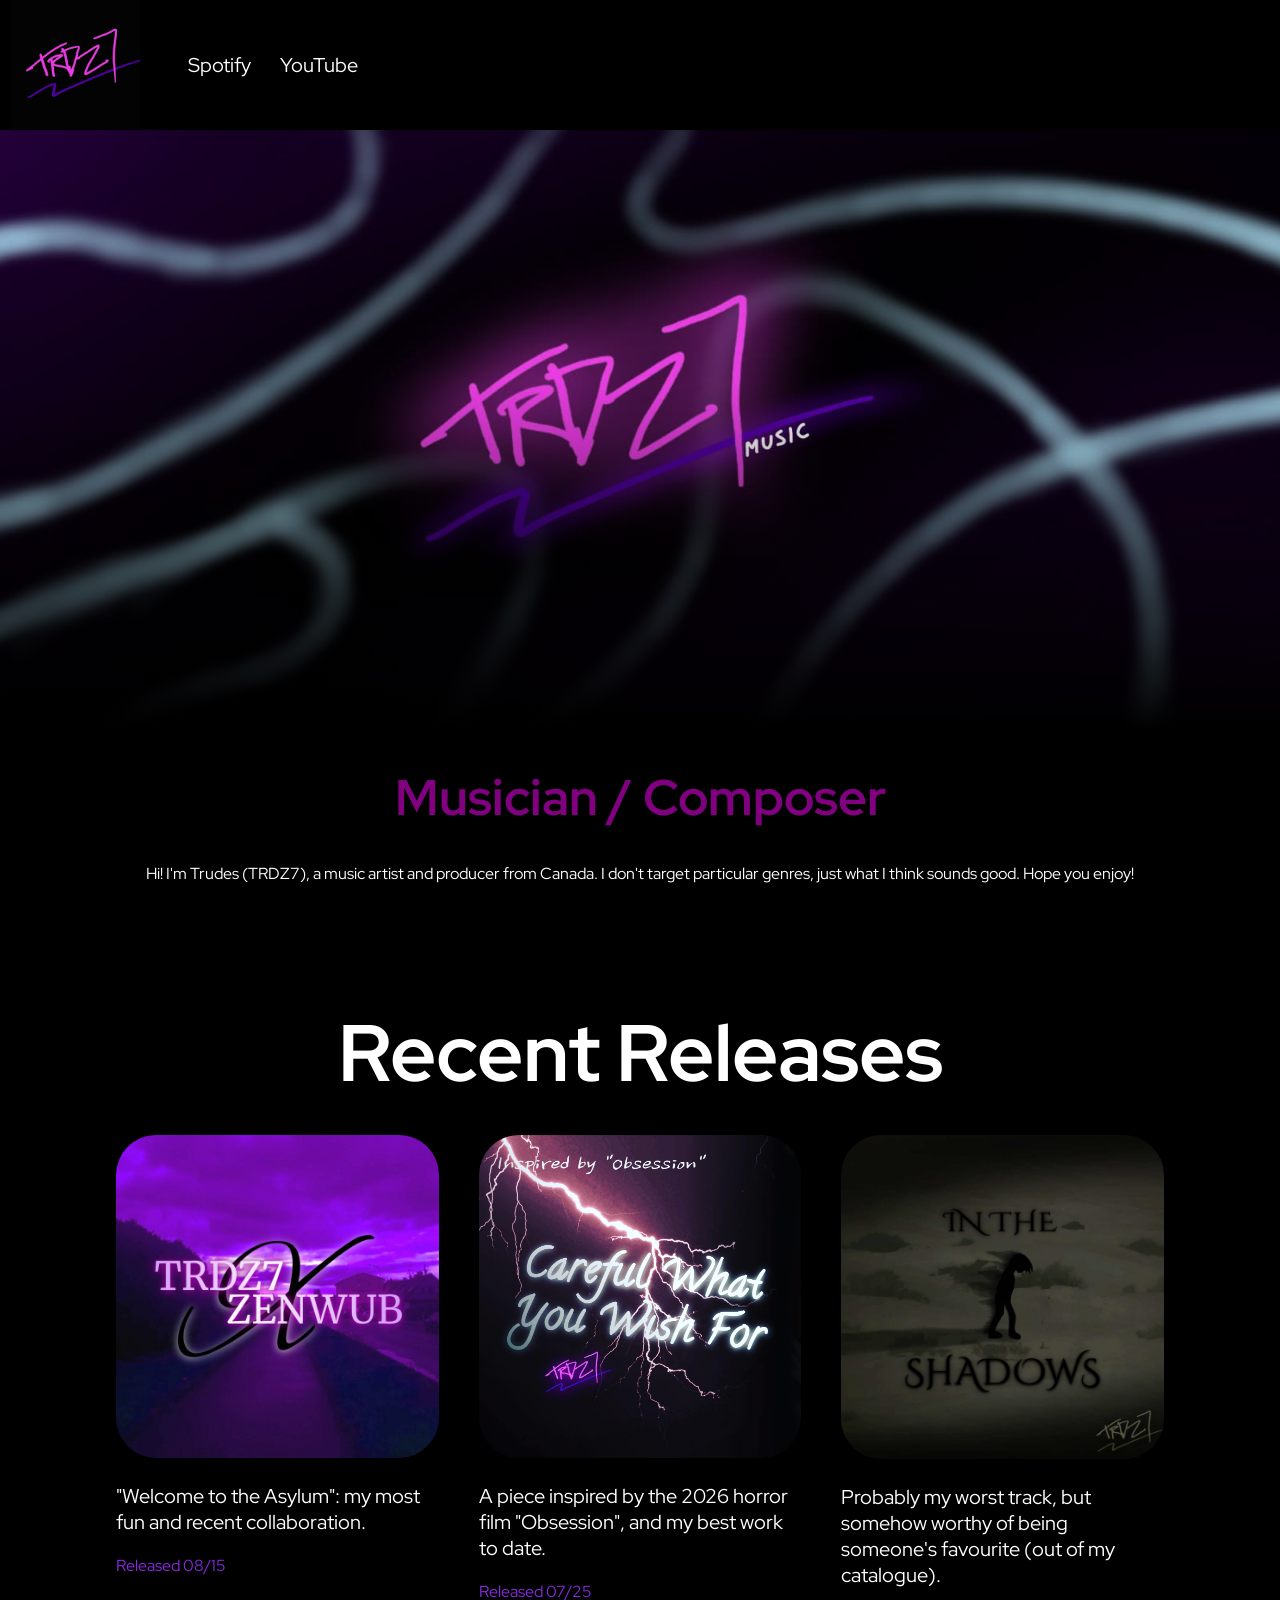
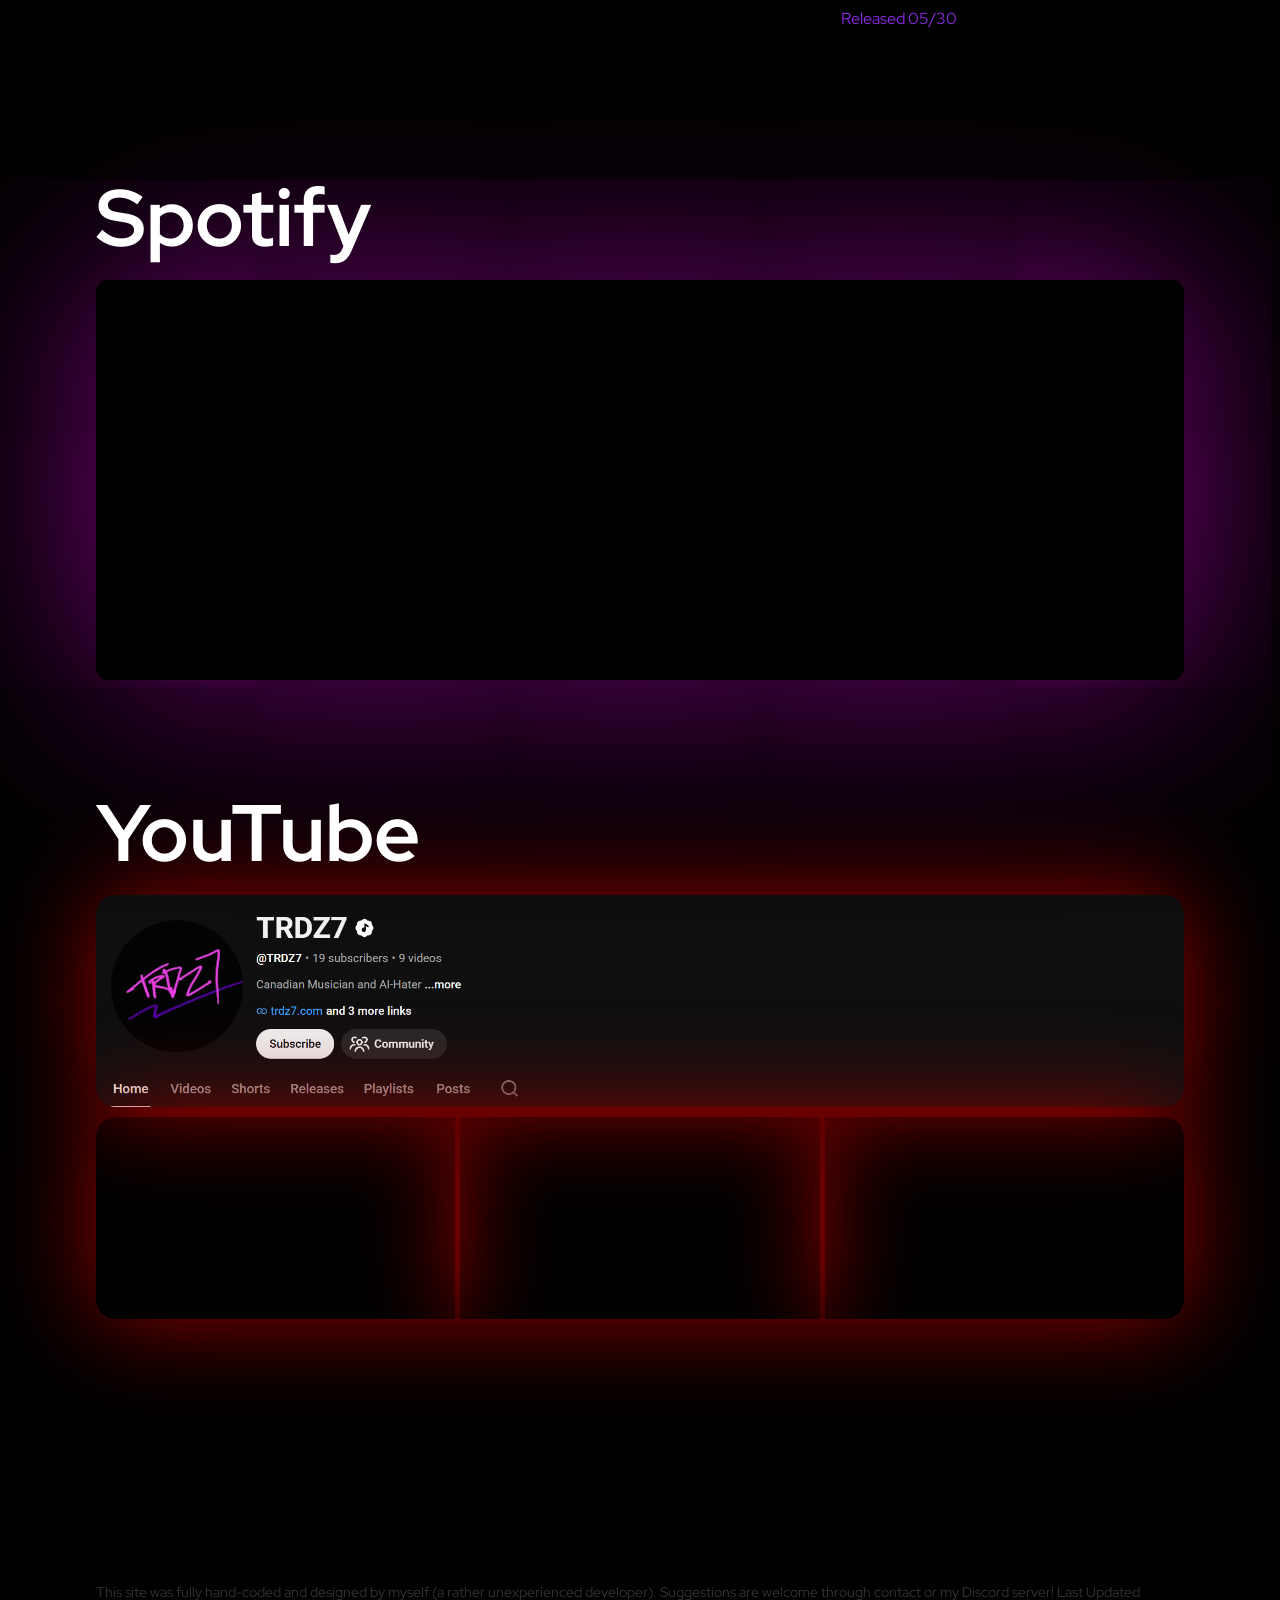
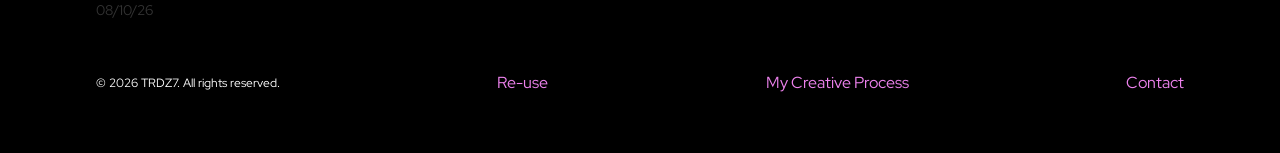
==== commit b0601725: "Added and updated content" ====
--- a/index.html
+++ b/index.html
@@ -34,19 +34,19 @@
 				<h2>Recent Releases</h2>
 				<div id="releases-1">
 					<div id="release-1" class="rgroup1">
-						<img src="Sunrise1-1.png">
-						<p id="r1desc0" class="rgroup1desc0">Another take on one of my old piano ideas. </p>
-						<p id="r1desc1" class="rgroup1desc1">Released 05/16</p>
+						<img src="ZenCollab1-1.jpg">
+						<p id="r1desc0" class="rgroup1desc0">"Welcome to the Asylum": my most fun and recent collaboration.</p>
+						<p id="r1desc1" class="rgroup1desc1">Released 08/15</p>
 					</div>
 					<div id="release-2" class="rgroup1">
-						<img src="Escape1-1.png">
-						<p id="r2desc0" class="rgroup1desc0">A take on one of my old piano ideas! This was my attempt at 	something closer to traditional EDM. </p>
-						<p id="r2desc1" class="rgroup1desc1">Released 05/02</p>
+						<img src="CWYWF1-1_InstagramFiltered.jpg">
+						<p id="r2desc0" class="rgroup1desc0">A piece inspired by the 2026 horror film "Obsession", and my best work to date.</p>
+						<p id="r2desc1" class="rgroup1desc1">Released 07/25</p>
 					</div>
 					<div id="release-3" class="rgroup1">
-						<img src="ElisesNightmare1-1.png">
-						<p id="r3desc0" class="rgroup1desc0">My first collab! Remade "Fur Elise" with HMZA. </p>
-						<p id="r3desc1" class="rgroup1desc1">Released 04/11</p>
+						<img src="InTheShadows1-1.png">
+						<p id="r3desc0" class="rgroup1desc0">Probably my worst track, but somehow worthy of being someone's favourite (out of my catalogue).</p>
+						<p id="r3desc1" class="rgroup1desc1">Released 05/30</p>
 					</div>
 				</div>
 		</section>
@@ -72,10 +72,13 @@
 				</section>
 			</div>
 		</section>
-		<p id="bottomtext">This site was fully hand-coded and designed by myself (a rather unexperienced developer). Suggestions are welcome through contact or my Discord server!</p>
+		<p id="bottomtext">This site was fully hand-coded and designed by myself (a rather unexperienced developer). Suggestions are welcome through contact or my Discord server! Last Updated 08/10/26</p>
 
 		<footer>
 			<p id="copyright">© 2026 TRDZ7. All rights reserved.</p>
+			<a id="reuse" href="Reuse.html">Re-use</a>
+			<a id="make" href="make.html">My Creative Process</a>
+			<a id="contact" href="contact.html">Contact</a>
 		</footer>
 	</div>
 	
--- a/styles.css
+++ b/styles.css
@@ -71,6 +71,7 @@
 				.rgroup1{
 					padding: 20px;
 					align-items: center;
+					flex: 1;
 	
 					img{
 						border-radius: 40px;
@@ -156,6 +157,11 @@
 					z-index: 2;
 				}
 			}
+			.p{
+				/* FOR OTHER PAGES */
+				color: white;
+				font-size: 16px;
+			}
 		}
 		footer{
 			height: 100px;
@@ -165,8 +171,16 @@
 			z-index: 1000;
 			background: black;
 			margin-bottom: 20px;
+			justify-content: space-between;
+			box-shadow: 0px 0px 0px blueviolet;
+
 			#copyright{
 				font-size: 12px;
+			}
+			a{
+				color: violet;
+				font-size: 16px;
+				text-decoration: none;
 			}
 		}
 	}
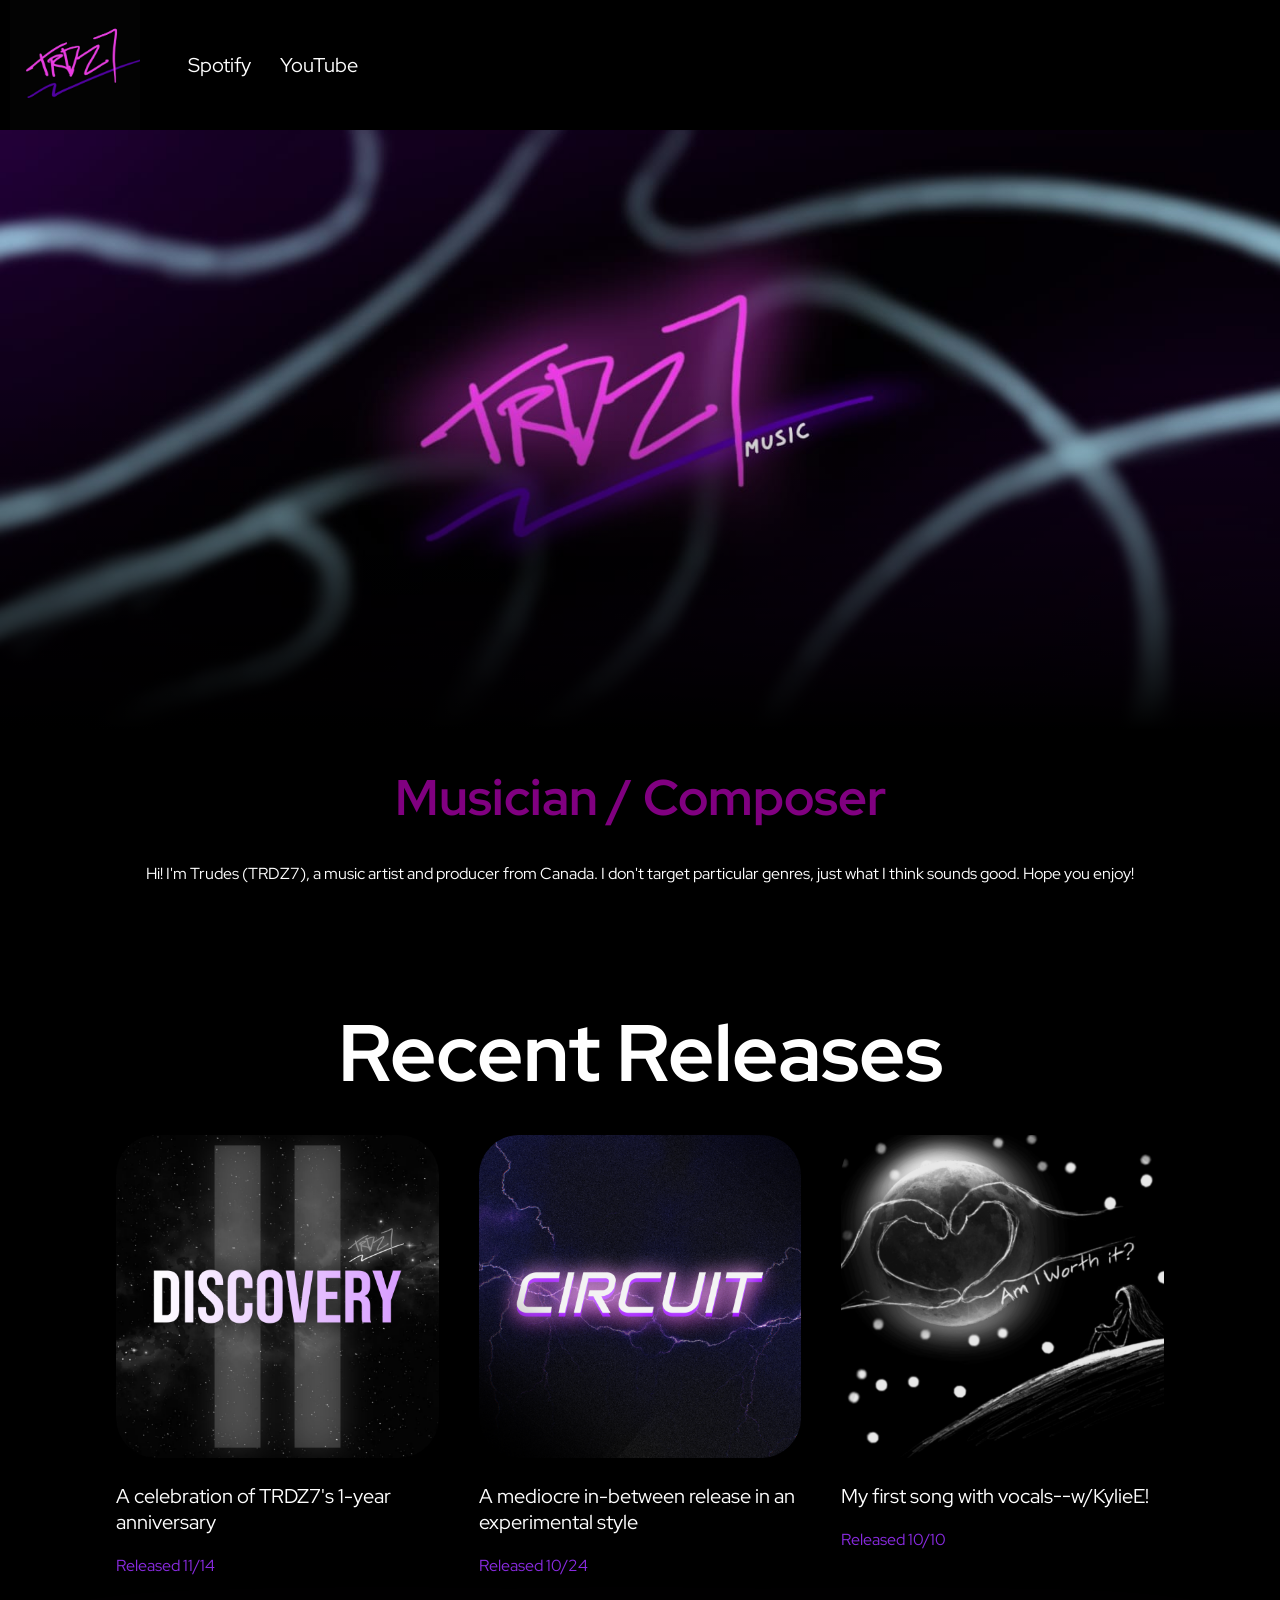
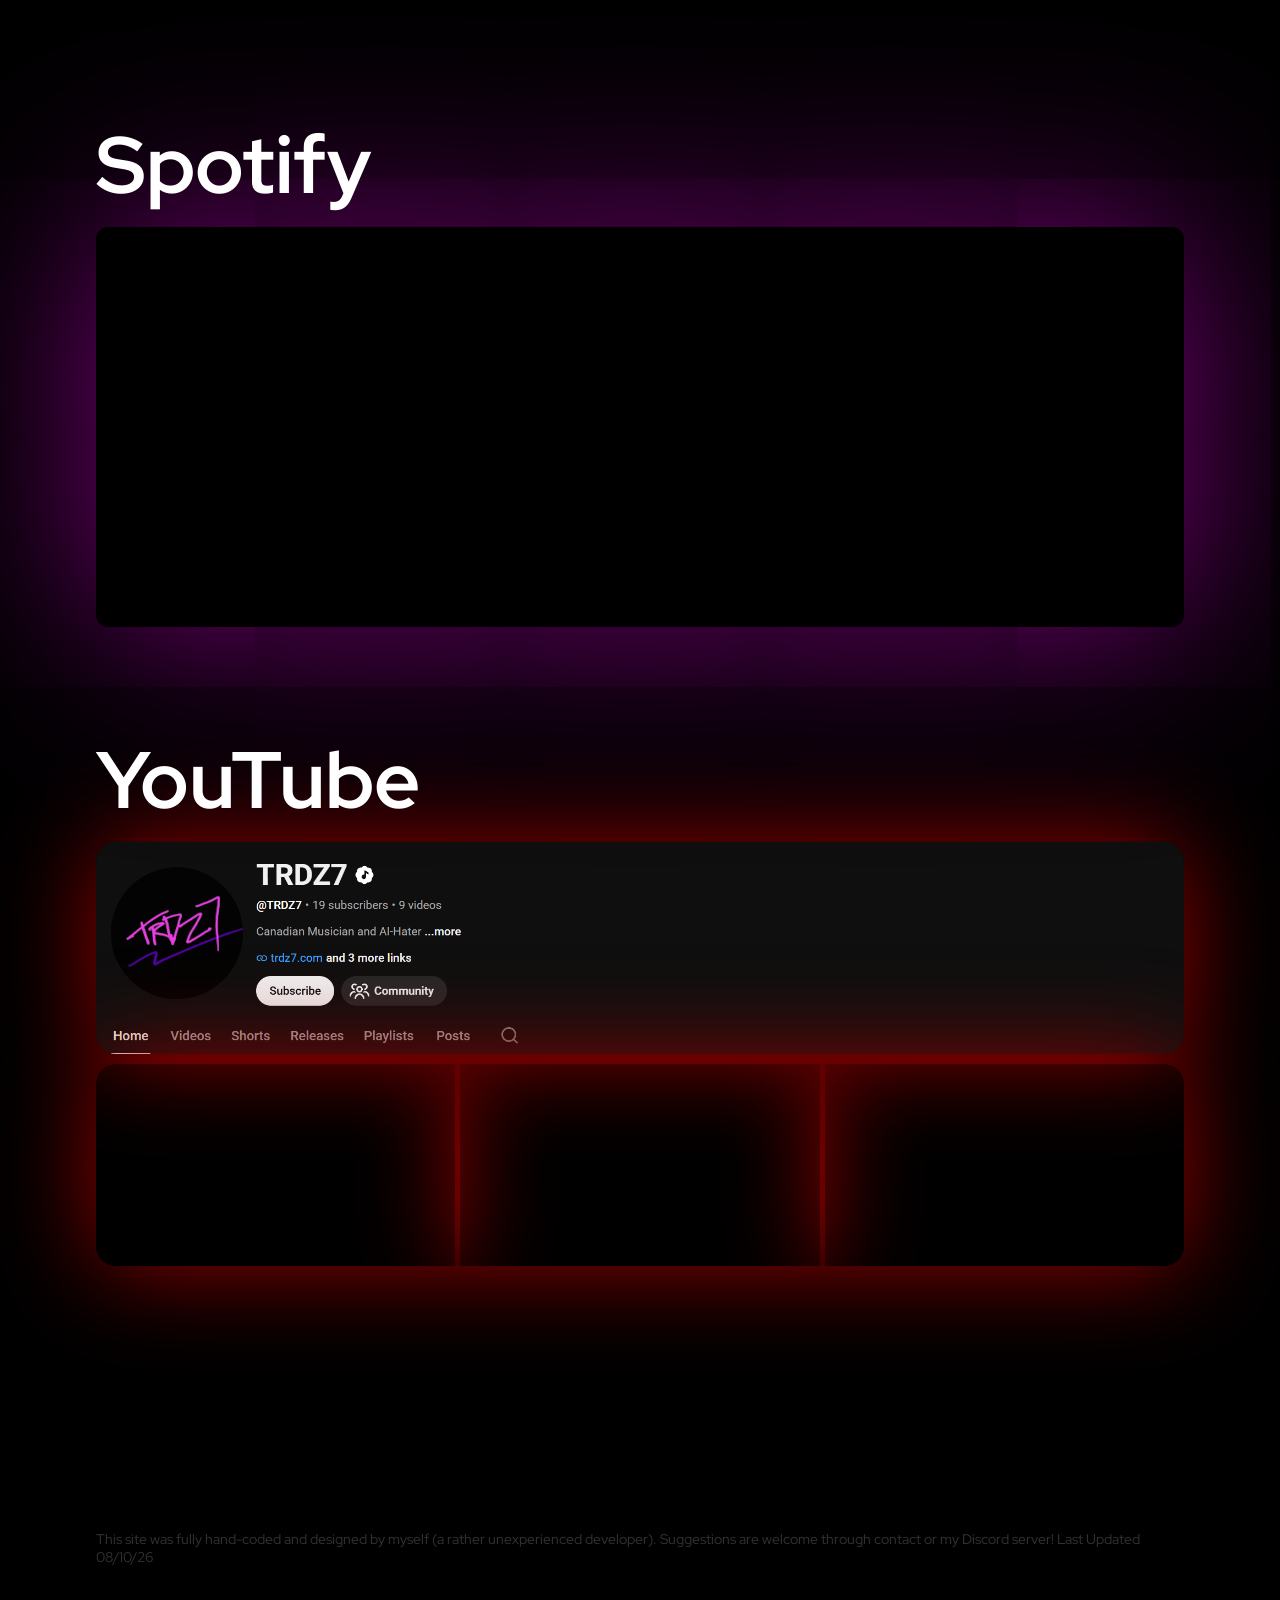
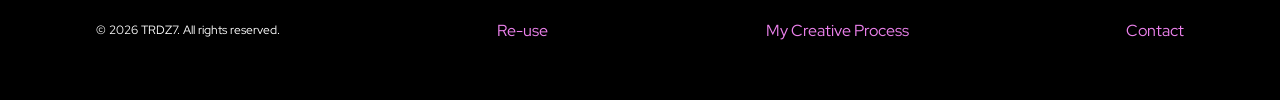
==== commit 62128abb: "November Update - Updated and added links to the images on index.html - Updated make.html - Update" ====
--- a/index.html
+++ b/index.html
@@ -34,19 +34,25 @@
 				<h2>Recent Releases</h2>
 				<div id="releases-1">
 					<div id="release-1" class="rgroup1">
-						<img src="ZenCollab1-1.jpg">
-						<p id="r1desc0" class="rgroup1desc0">"Welcome to the Asylum": my most fun and recent collaboration.</p>
-						<p id="r1desc1" class="rgroup1desc1">Released 08/15</p>
+						<a href="https://youtu.be/H5A2zqrVaPg?si=KevBiTjXBeeo6I4V">
+							<img src="Discoveryptii1-1.png" href="https://youtu.be/H5A2zqrVaPg?si=KevBiTjXBeeo6I4V">
+						</a>
+						<p id="r1desc0" class="rgroup1desc0">A celebration of TRDZ7's 1-year anniversary</p>
+						<p id="r1desc1" class="rgroup1desc1">Released 11/14</p>
 					</div>
 					<div id="release-2" class="rgroup1">
-						<img src="CWYWF1-1_InstagramFiltered.jpg">
-						<p id="r2desc0" class="rgroup1desc0">A piece inspired by the 2026 horror film "Obsession", and my best work to date.</p>
-						<p id="r2desc1" class="rgroup1desc1">Released 07/25</p>
+						<a href="https://youtu.be/uY3jL4vNliI?si=lRqmhaGpdiQNzRAw">
+							<img src="1_1 Thumbnails (1).png">
+						</a>
+						<p id="r2desc0" class="rgroup1desc0">A mediocre in-between release in an experimental style</p>
+						<p id="r2desc1" class="rgroup1desc1">Released 10/24</p>
 					</div>
 					<div id="release-3" class="rgroup1">
-						<img src="InTheShadows1-1.png">
-						<p id="r3desc0" class="rgroup1desc0">Probably my worst track, but somehow worthy of being someone's favourite (out of my catalogue).</p>
-						<p id="r3desc1" class="rgroup1desc1">Released 05/30</p>
+						<a href="https://youtu.be/ju5DWt2yb8g?si=xX3VGSemd-u4Top4">
+							<img src="AmiWorthIt1-1_HigherRes.png">
+						</a>
+						<p id="r3desc0" class="rgroup1desc0">My first song with vocals--w/KylieE!</p>
+						<p id="r3desc1" class="rgroup1desc1">Released 10/10</p>
 					</div>
 				</div>
 		</section>
